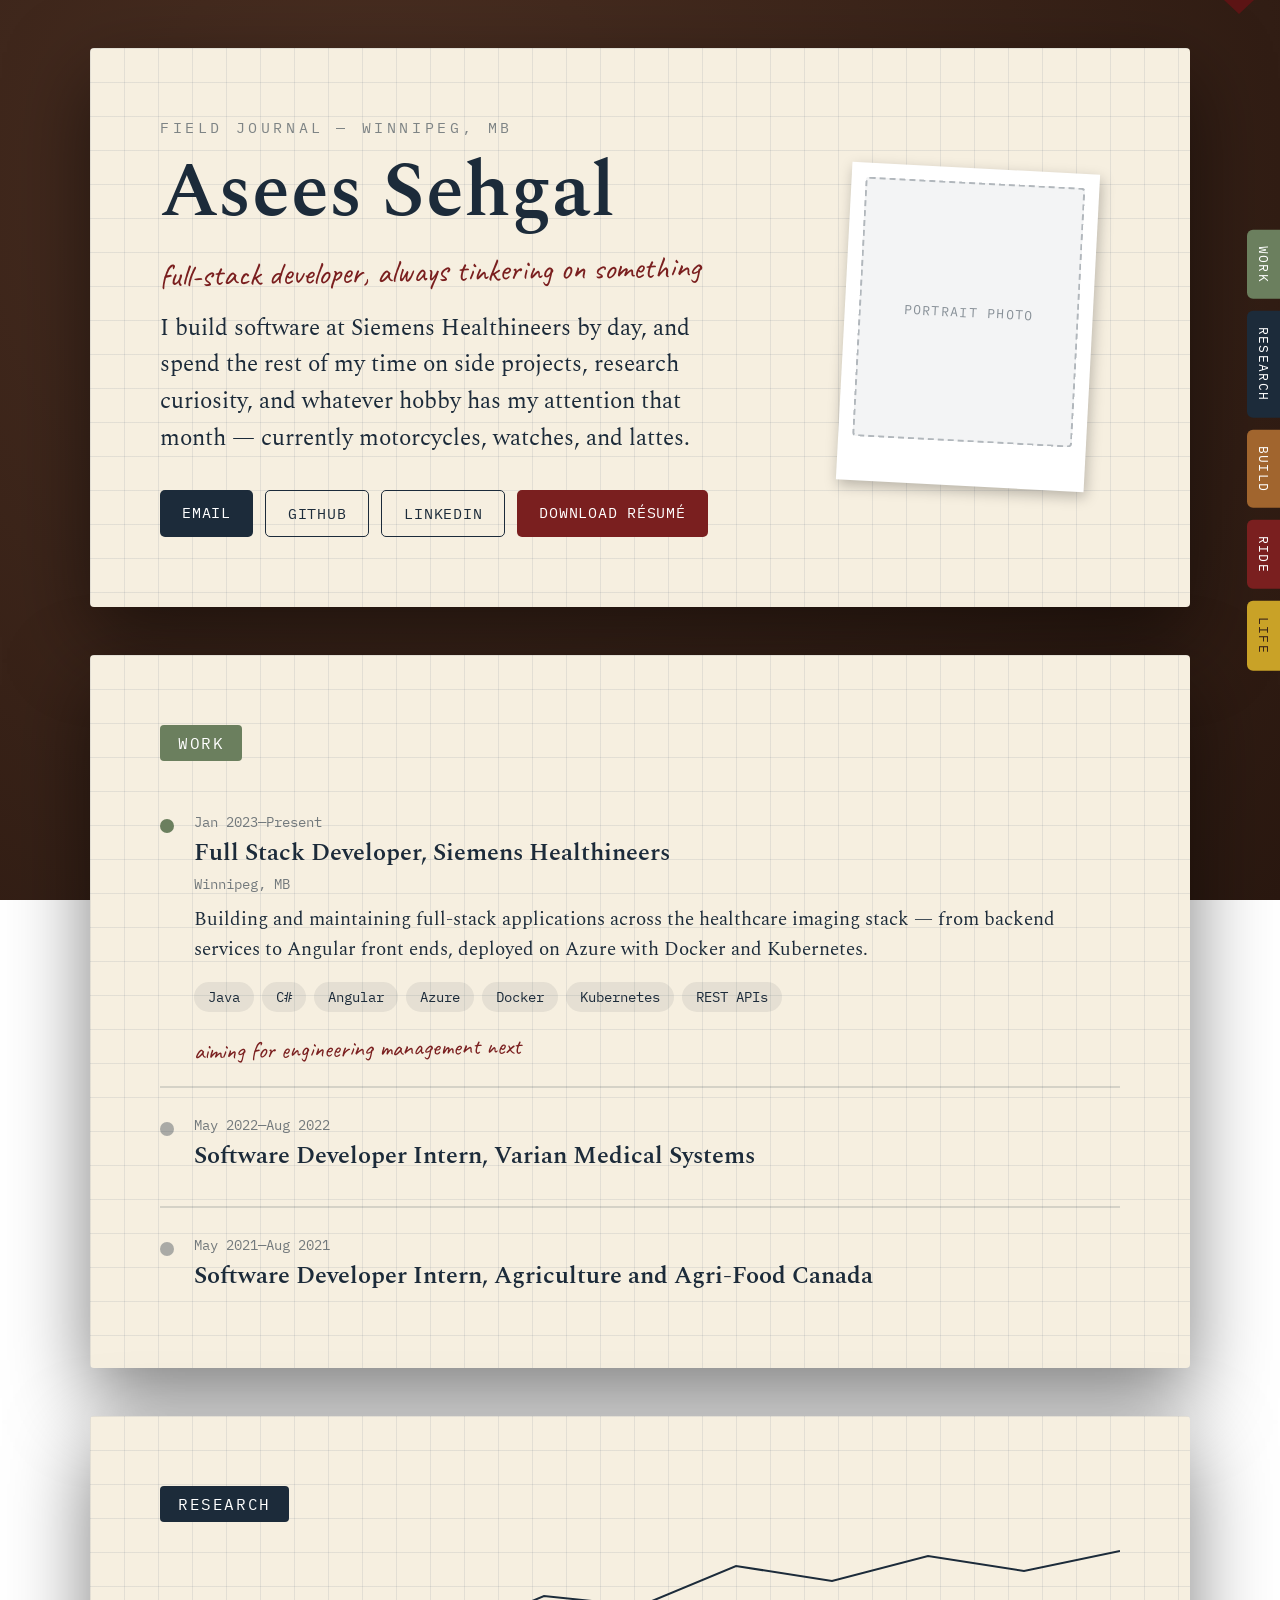
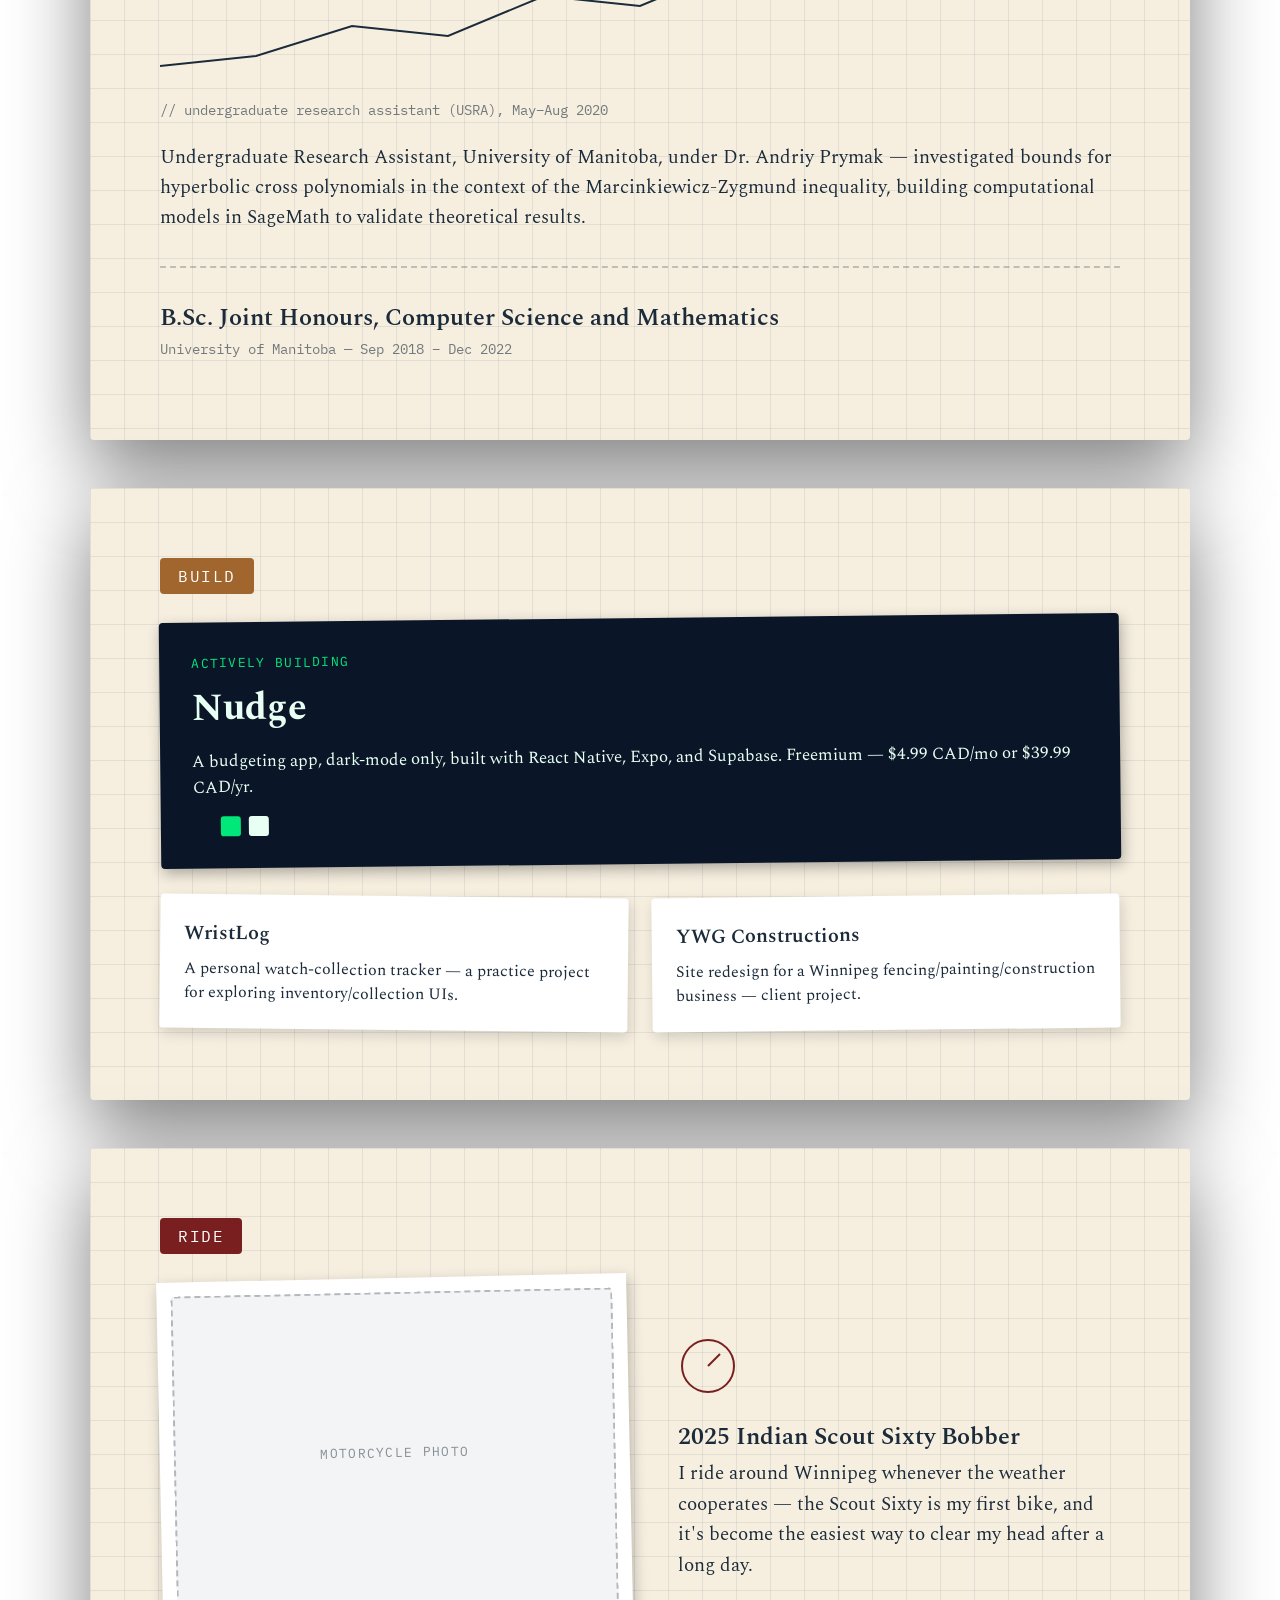
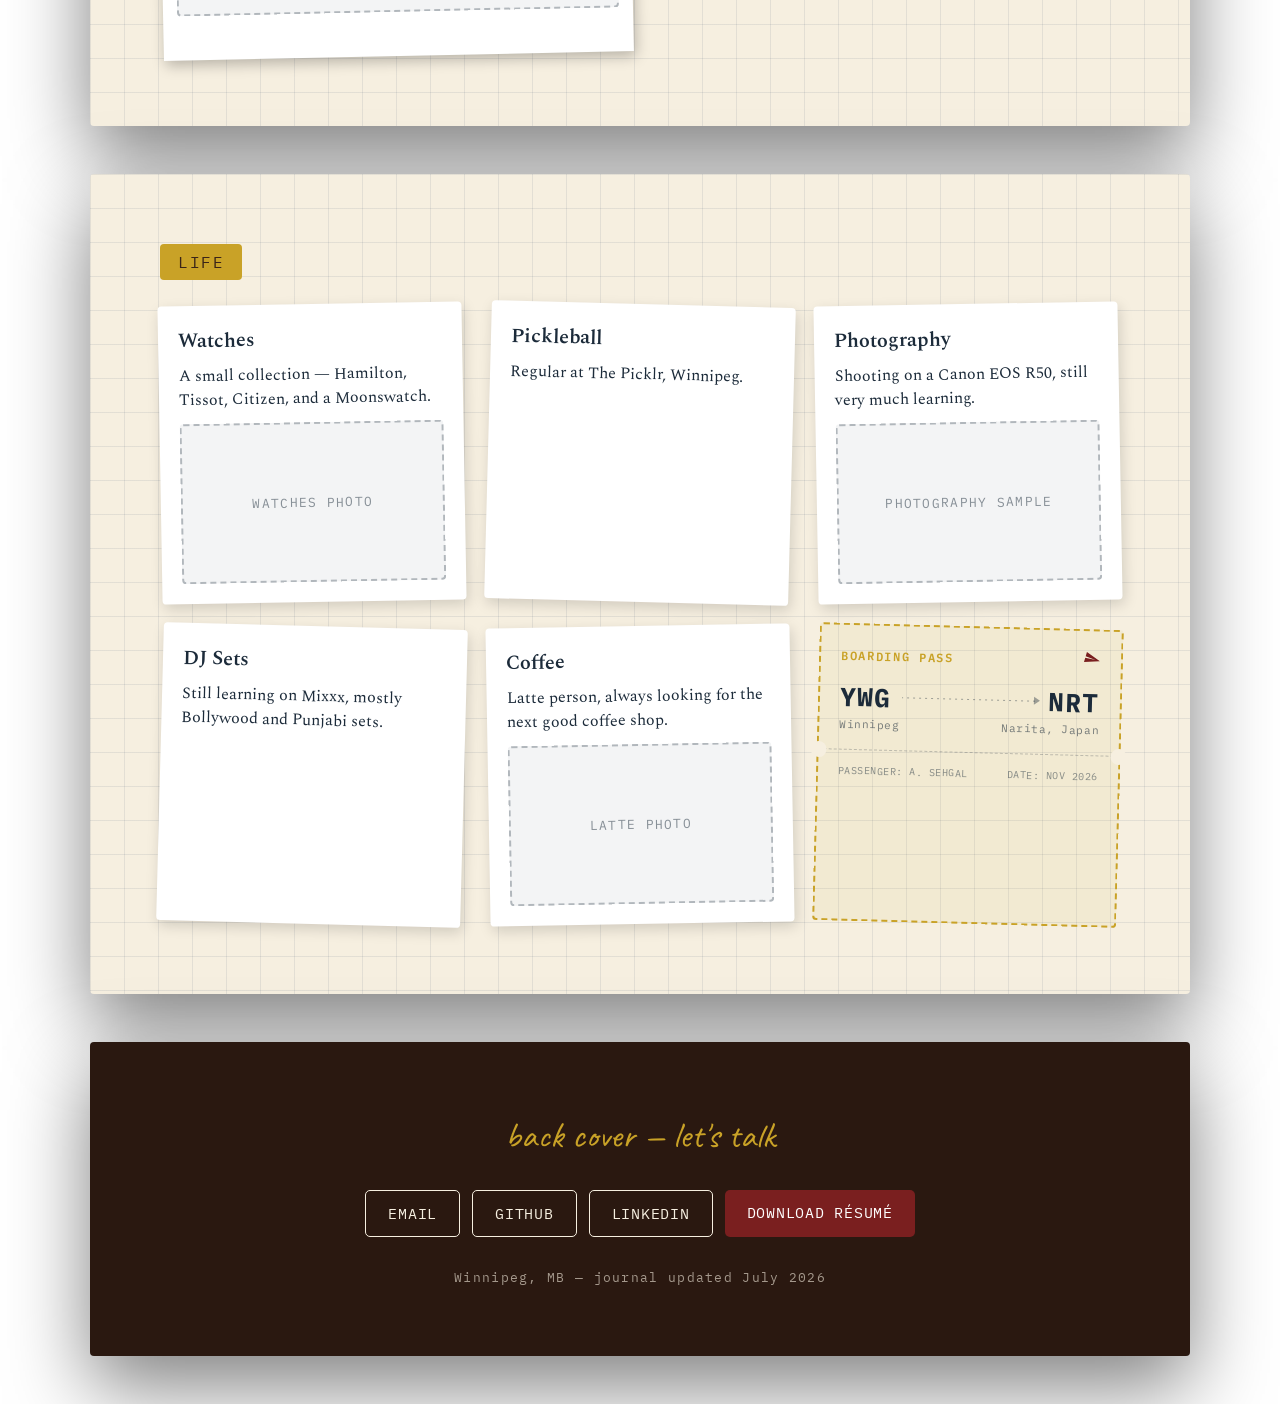
==== index.html @ f0958e8a "Sync work history, research, and education with latest resume PDF" ====
<!DOCTYPE html>
<html lang="en">
<head>
  <meta charset="UTF-8">
  <meta name="viewport" content="width=device-width, initial-scale=1.0">
  <title>Asees Sehgal (Aseespal Singh Sehgal) — Full-Stack Developer, Winnipeg</title>
  <meta name="description" content="Asees Sehgal (Aseespal Singh Sehgal) is a full-stack developer at Siemens Healthineers in Winnipeg, MB. Previously at Varian Medical Systems. B.Sc. Computer Science and Mathematics, University of Manitoba.">
  <meta name="keywords" content="Asees Sehgal, Aseespal Sehgal, Aseespal Singh, Aseespal Singh Sehgal, Siemens Healthineers, Varian Medical Systems, Winnipeg, University of Manitoba, full-stack developer">
  <meta name="author" content="Asees Sehgal">
  <link rel="canonical" href="https://www.aseessehgal.com/">

  <meta property="og:type" content="profile">
  <meta property="og:title" content="Asees Sehgal (Aseespal Singh Sehgal) — Full-Stack Developer, Winnipeg">
  <meta property="og:description" content="Full-stack developer at Siemens Healthineers, Winnipeg MB. Previously Varian Medical Systems. B.Sc. Computer Science and Mathematics, University of Manitoba.">
  <meta property="og:url" content="https://www.aseessehgal.com/">
  <meta property="og:site_name" content="Asees Sehgal — Field Journal">
  <meta name="twitter:card" content="summary">
  <meta name="twitter:title" content="Asees Sehgal (Aseespal Singh Sehgal) — Full-Stack Developer, Winnipeg">
  <meta name="twitter:description" content="Full-stack developer at Siemens Healthineers, Winnipeg MB. Previously Varian Medical Systems. B.Sc. Computer Science and Mathematics, University of Manitoba.">

  <link rel="icon" href="favicon.svg" type="image/svg+xml">
  <link rel="preconnect" href="https://fonts.googleapis.com">
  <link rel="preconnect" href="https://fonts.gstatic.com" crossorigin>
  <link href="https://fonts.googleapis.com/css2?family=Spectral:ital,wght@0,400;0,500;0,600;0,700;1,400;1,500&family=IBM+Plex+Mono:wght@400;500;600;700&family=Caveat:wght@500;600;700&display=swap" rel="stylesheet">
  <link rel="stylesheet" href="css/styles.css">

  <script type="application/ld+json">
  {
    "@context": "https://schema.org",
    "@type": "Person",
    "name": "Asees Sehgal",
    "alternateName": ["Aseespal Sehgal", "Aseespal Singh", "Aseespal Singh Sehgal"],
    "url": "https://www.aseessehgal.com/",
    "jobTitle": "Full Stack Developer",
    "worksFor": {
      "@type": "Organization",
      "name": "Siemens Healthineers"
    },
    "alumniOf": [
      {
        "@type": "CollegeOrUniversity",
        "name": "University of Manitoba"
      }
    ],
    "address": {
      "@type": "PostalAddress",
      "addressLocality": "Winnipeg",
      "addressRegion": "MB",
      "addressCountry": "CA"
    },
    "sameAs": [
      "https://github.com/lapse0310",
      "https://linkedin.com/in/aseespalsinghsehgal"
    ]
  }
  </script>
</head>
<body>
  <div class="ribbon-bookmark" id="ribbon"></div>
  <nav class="side-tabs">
    <a href="#work" class="tab tab--work">WORK</a>
    <a href="#research" class="tab tab--research">RESEARCH</a>
    <a href="#build" class="tab tab--build">BUILD</a>
    <a href="#ride" class="tab tab--ride">RIDE</a>
    <a href="#life" class="tab tab--life">LIFE</a>
  </nav>

  <section id="cover" class="page">
    <div class="cover-grid">
      <div class="cover-text">
        <p class="eyebrow-mono">FIELD JOURNAL — WINNIPEG, MB</p>
        <h1 class="cover-name">Asees Sehgal</h1>
        <p class="cover-tagline">full-stack developer, always tinkering on something</p>
        <p class="cover-body">I build software at Siemens Healthineers by day, and spend the rest of my time on side projects, research curiosity, and whatever hobby has my attention that month — currently motorcycles, watches, and lattes.</p>
        <div class="btn-row">
          <a href="mailto:apsingh0310@gmail.com" class="btn btn--solid-navy">EMAIL</a>
          <a href="https://github.com/lapse0310" target="_blank" rel="noopener" class="btn btn--outline-navy">GITHUB</a>
          <a href="https://linkedin.com/in/aseespalsinghsehgal" target="_blank" rel="noopener" class="btn btn--outline-navy">LINKEDIN</a>
          <a href="resume.html" target="_blank" class="btn btn--solid-rust">DOWNLOAD RÉSUMÉ</a>
        </div>
      </div>
      <div class="cover-photo">
        <div class="polaroid">
          <div class="image-slot" style="width:220px;height:260px;">PORTRAIT PHOTO</div>
        </div>
      </div>
    </div>
  </section>
  <section id="work" class="page">
    <span class="eyebrow-chip eyebrow-chip--work">WORK</span>

    <div class="timeline-entry">
      <span class="timeline-marker timeline-marker--current"></span>
      <div class="timeline-content">
        <p class="timeline-date">Jan 2023—Present</p>
        <h3 class="timeline-role">Full Stack Developer, Siemens Healthineers</h3>
        <p class="timeline-location">Winnipeg, MB</p>
        <p class="timeline-body">Building and maintaining full-stack applications across the healthcare imaging stack — from backend services to Angular front ends, deployed on Azure with Docker and Kubernetes.</p>
        <div class="chip-row">
          <span class="stack-chip">Java</span>
          <span class="stack-chip">C#</span>
          <span class="stack-chip">Angular</span>
          <span class="stack-chip">Azure</span>
          <span class="stack-chip">Docker</span>
          <span class="stack-chip">Kubernetes</span>
          <span class="stack-chip">REST APIs</span>
        </div>
        <p class="margin-note">aiming for engineering management next</p>
      </div>
    </div>

    <div class="timeline-entry">
      <span class="timeline-marker"></span>
      <div class="timeline-content">
        <p class="timeline-date">May 2022—Aug 2022</p>
        <h3 class="timeline-role">Software Developer Intern, Varian Medical Systems</h3>
      </div>
    </div>

    <div class="timeline-entry">
      <span class="timeline-marker"></span>
      <div class="timeline-content">
        <p class="timeline-date">May 2021—Aug 2021</p>
        <h3 class="timeline-role">Software Developer Intern, Agriculture and Agri-Food Canada</h3>
      </div>
    </div>
  </section>
  <section id="research" class="page">
    <span class="eyebrow-chip eyebrow-chip--research">RESEARCH</span>

    <svg viewBox="0 0 1000 140" class="research-curve" preserveAspectRatio="none">
      <polyline points="0,120 100,110 200,80 300,90 400,50 500,60 600,20 700,35 800,10 900,25 1000,5"
        fill="none" stroke="var(--ink-navy)" stroke-width="2"/>
    </svg>
    <p class="research-caption">// undergraduate research assistant (USRA), May–Aug 2020</p>

    <p class="research-body">Undergraduate Research Assistant, University of Manitoba, under Dr. Andriy Prymak — investigated bounds for hyperbolic cross polynomials in the context of the Marcinkiewicz-Zygmund inequality, building computational models in SageMath to validate theoretical results.</p>

    <hr class="divider--dashed">

    <div class="education-block">
      <h3 class="timeline-role">B.Sc. Joint Honours, Computer Science and Mathematics</h3>
      <p class="timeline-location">University of Manitoba — Sep 2018 – Dec 2022</p>
    </div>
  </section>
  <section id="build" class="page">
    <span class="eyebrow-chip eyebrow-chip--build">BUILD</span>

    <div class="nudge-card">
      <p class="nudge-eyebrow">ACTIVELY BUILDING</p>
      <h3 class="nudge-title">Nudge</h3>
      <p class="nudge-desc">A budgeting app, dark-mode only, built with React Native, Expo, and Supabase. Freemium — $4.99 CAD/mo or $39.99 CAD/yr.</p>
      <div class="swatch-legend">
        <span class="swatch" style="background:var(--nudge-navy)"></span>
        <span class="swatch" style="background:var(--nudge-green)"></span>
        <span class="swatch" style="background:var(--nudge-text)"></span>
      </div>
    </div>

    <div class="project-row">
      <div class="project-card" style="transform: rotate(0.6deg);">
        <h4 class="project-title">WristLog</h4>
        <p class="project-desc">A personal watch-collection tracker — a practice project for exploring inventory/collection UIs.</p>
      </div>
      <div class="project-card" style="transform: rotate(-0.6deg);">
        <h4 class="project-title">YWG Constructions</h4>
        <p class="project-desc">Site redesign for a Winnipeg fencing/painting/construction business — client project.</p>
      </div>
    </div>
  </section>
  <section id="ride" class="page">
    <span class="eyebrow-chip eyebrow-chip--ride">RIDE</span>
    <div class="ride-grid">
      <div class="polaroid" style="transform: rotate(-1.2deg);">
        <div class="image-slot" style="width:100%;height:320px;">MOTORCYCLE PHOTO</div>
      </div>
      <div class="ride-text">
        <svg width="60" height="60" viewBox="0 0 60 60" class="speedo-icon">
          <circle cx="30" cy="30" r="26" fill="none" stroke="var(--rust)" stroke-width="2"/>
          <line x1="30" y1="30" x2="42" y2="18" stroke="var(--rust)" stroke-width="2"/>
        </svg>
        <h3 class="timeline-role">2025 Indian Scout Sixty Bobber</h3>
        <p class="timeline-body">I ride around Winnipeg whenever the weather cooperates — the Scout Sixty is my first bike, and it's become the easiest way to clear my head after a long day.</p>
      </div>
    </div>
  </section>

  <section id="life" class="page">
    <span class="eyebrow-chip eyebrow-chip--life">LIFE</span>
    <div class="life-grid">
      <div class="index-card">
        <h4 class="project-title">Watches</h4>
        <p class="project-desc">A small collection — Hamilton, Tissot, Citizen, and a Moonswatch.</p>
        <div class="image-slot" style="width:100%;height:160px;margin-top:12px;">WATCHES PHOTO</div>
      </div>
      <div class="index-card">
        <h4 class="project-title">Pickleball</h4>
        <p class="project-desc">Regular at The Picklr, Winnipeg.</p>
      </div>
      <div class="index-card">
        <h4 class="project-title">Photography</h4>
        <p class="project-desc">Shooting on a Canon EOS R50, still very much learning.</p>
        <div class="image-slot" style="width:100%;height:160px;margin-top:12px;">PHOTOGRAPHY SAMPLE</div>
      </div>
      <div class="index-card">
        <h4 class="project-title">DJ Sets</h4>
        <p class="project-desc">Still learning on Mixxx, mostly Bollywood and Punjabi sets.</p>
      </div>
      <div class="index-card">
        <h4 class="project-title">Coffee</h4>
        <p class="project-desc">Latte person, always looking for the next good coffee shop.</p>
        <div class="image-slot" style="width:100%;height:160px;margin-top:12px;">LATTE PHOTO</div>
      </div>
      <div class="index-card ticket-stub">
        <div class="ticket-row">
          <span class="ticket-label">BOARDING PASS</span>
          <svg class="ticket-plane" viewBox="0 0 24 24" width="18" height="18">
            <path d="M2 16l20-7-20-7 0 6 14 1-14 1z" fill="var(--rust)"/>
          </svg>
        </div>
        <div class="ticket-route">
          <span class="ticket-code">YWG</span>
          <span class="ticket-dots"></span>
          <span class="ticket-code">NRT</span>
        </div>
        <div class="ticket-cities">
          <span>Winnipeg</span>
          <span>Narita, Japan</span>
        </div>
        <div class="ticket-perf"></div>
        <div class="ticket-row ticket-row--meta">
          <span>PASSENGER: A. SEHGAL</span>
          <span>DATE: NOV 2026</span>
        </div>
      </div>
    </div>
  </section>
  <section id="contact" class="page page--dark">
    <p class="back-cover-title">back cover — let's talk</p>
    <div class="btn-row btn-row--center">
      <a href="mailto:apsingh0310@gmail.com" class="btn btn--outline-light">EMAIL</a>
      <a href="https://github.com/lapse0310" target="_blank" rel="noopener" class="btn btn--outline-light">GITHUB</a>
      <a href="https://linkedin.com/in/aseespalsinghsehgal" target="_blank" rel="noopener" class="btn btn--outline-light">LINKEDIN</a>
      <a href="resume.html" target="_blank" class="btn btn--solid-rust">DOWNLOAD RÉSUMÉ</a>
    </div>
    <p class="colophon">Winnipeg, MB — journal updated July 2026</p>
  </section>

  <script src="js/main.js"></script>
</body>
</html>
---- css/styles.css ----
* { box-sizing: border-box; margin: 0; padding: 0; }

:root {
  --leather-dark: #2a1810;
  --leather-light: #4a2f22;
  --page-cream: #f6efe0;
  --grid-line: rgba(28,60,90,.09);
  --ink-navy: #1c2b3a;
  --rust: #7a1f1f;
  --moss: #6b7f5e;
  --warm-rust: #a1652e;
  --mustard: #c9a227;
  --nudge-navy: #0A1628;
  --nudge-green: #00E87A;
  --nudge-text: #E8FFF3;
  --font-serif: 'Spectral', serif;
  --font-mono: 'IBM Plex Mono', monospace;
  --font-hand: 'Caveat', cursive;
}

html {
  scroll-behavior: smooth;
  scrollbar-width: none;
  -ms-overflow-style: none;
}
html::-webkit-scrollbar {
  display: none;
}

body {
  background: radial-gradient(circle at 30% 20%, var(--leather-light), var(--leather-dark));
  background-attachment: fixed;
  font-family: var(--font-serif);
  color: var(--ink-navy);
}

.page {
  max-width: 1100px;
  margin: 48px auto;
  background: var(--page-cream);
  background-image:
    linear-gradient(var(--grid-line) 1px, transparent 1px),
    linear-gradient(90deg, var(--grid-line) 1px, transparent 1px);
  background-size: 34px 34px;
  padding: 70px;
  border-radius: 4px;
  box-shadow: 0 30px 80px rgba(0,0,0,.5);
}

.page--dark {
  background: var(--leather-dark);
  background-image: none;
  color: var(--page-cream);
  text-align: center;
}

.eyebrow-chip {
  display: inline-block;
  font-family: var(--font-mono);
  font-size: 16px;
  letter-spacing: .1em;
  color: #fff;
  padding: 8px 18px;
  border-radius: 4px;
  margin-bottom: 24px;
}
.eyebrow-chip--work { background: var(--moss); }
.eyebrow-chip--research { background: var(--ink-navy); }
.eyebrow-chip--build { background: var(--warm-rust); }
.eyebrow-chip--ride { background: var(--rust); }
.eyebrow-chip--life { background: var(--mustard); color: #3a2418; }

.image-slot {
  display: flex;
  align-items: center;
  justify-content: center;
  background: rgba(28,43,58,.05);
  border: 2px dashed rgba(28,43,58,.3);
  border-radius: 4px;
  font-family: var(--font-mono);
  font-size: 13px;
  letter-spacing: .1em;
  color: rgba(28,43,58,.5);
  text-align: center;
}

.ribbon-bookmark {
  position: fixed;
  top: 0;
  right: 26px;
  width: 30px;
  height: 0;
  background: linear-gradient(var(--rust), #5c1414);
  z-index: 50;
}
.ribbon-bookmark::after {
  content: '';
  position: absolute;
  bottom: -14px;
  left: 0;
  border-style: solid;
  border-width: 0 15px 14px 15px;
  border-color: transparent transparent #5c1414 transparent;
  transform: rotate(180deg);
}

.side-tabs {
  position: fixed;
  right: 0;
  top: 50%;
  transform: translateY(-50%);
  display: flex;
  flex-direction: column;
  gap: 12px;
  z-index: 40;
}
.tab {
  writing-mode: vertical-rl;
  font-family: var(--font-mono);
  font-size: 13px;
  letter-spacing: .1em;
  color: #fff;
  text-decoration: none;
  padding: 16px 8px;
  border-radius: 6px 0 0 6px;
  opacity: 1;
  transition: opacity .15s;
}
.tab:hover { opacity: .85; }
.tab--work { background: var(--moss); }
.tab--research { background: var(--ink-navy); }
.tab--build { background: var(--warm-rust); }
.tab--ride { background: var(--rust); }
.tab--life { background: var(--mustard); color: #3a2418; }

@media (max-width: 900px) {
  .side-tabs, .ribbon-bookmark { display: none; }
  .page { padding: 32px 24px; margin: 24px 16px; }
}

.cover-grid {
  display: flex;
  gap: 48px;
  align-items: center;
}
.cover-text { flex: 2; }
.cover-photo { flex: 1; display: flex; justify-content: center; }

.eyebrow-mono {
  font-family: var(--font-mono);
  font-size: 15px;
  letter-spacing: .24em;
  color: rgba(28,43,58,.55);
  margin-bottom: 16px;
}
.cover-name {
  font-family: var(--font-serif);
  font-weight: 600;
  font-size: clamp(48px, 6vw, 84px);
  color: var(--ink-navy);
  line-height: 1.05;
  margin-bottom: 16px;
}
.cover-tagline {
  font-family: var(--font-hand);
  font-size: 32px;
  color: var(--rust);
  transform: rotate(-1deg);
  margin-bottom: 20px;
}
.cover-body {
  font-family: var(--font-serif);
  font-size: 23px;
  line-height: 1.6;
  color: var(--ink-navy);
  max-width: 560px;
  margin-bottom: 32px;
}

.btn-row { display: flex; flex-wrap: wrap; gap: 12px; }
.btn-row--center { justify-content: center; }

.btn {
  font-family: var(--font-mono);
  font-size: 15px;
  letter-spacing: .05em;
  padding: 13px 22px;
  border-radius: 5px;
  text-decoration: none;
  display: inline-block;
}
.btn--solid-navy { background: var(--ink-navy); color: #fff; }
.btn--outline-navy { background: transparent; color: var(--ink-navy); border: 1.5px solid var(--ink-navy); }
.btn--solid-rust { background: var(--rust); color: #fff; }
.btn--outline-light { background: transparent; color: var(--page-cream); border: 1.5px solid var(--page-cream); }

.polaroid {
  background: #fff;
  padding: 14px 14px 44px 14px;
  box-shadow: 2px 5px 14px rgba(0,0,0,.25);
  transform: rotate(3deg);
}

.back-cover-title {
  font-family: var(--font-hand);
  font-size: 36px;
  color: var(--mustard);
  margin-bottom: 32px;
}
.colophon {
  font-family: var(--font-mono);
  font-size: 13px;
  letter-spacing: .1em;
  color: rgba(246,239,224,.6);
  margin-top: 32px;
}

@media (max-width: 900px) {
  .cover-grid { flex-direction: column; }
}

.timeline-entry {
  display: flex;
  gap: 20px;
  padding-top: 28px;
  margin-top: 28px;
  border-top: 2px solid rgba(28,43,58,.15);
}
.timeline-entry:first-of-type { border-top: none; margin-top: 0; }

.timeline-marker {
  flex-shrink: 0;
  width: 14px;
  height: 14px;
  border-radius: 50%;
  background: rgba(28,43,58,.35);
  margin-top: 6px;
}
.timeline-marker--current { background: var(--moss); }

.timeline-date {
  font-family: var(--font-mono);
  font-size: 14px;
  color: rgba(28,43,58,.6);
  margin-bottom: 4px;
}
.timeline-role {
  font-family: var(--font-serif);
  font-size: 24px;
  font-weight: 600;
  margin-bottom: 4px;
}
.timeline-location {
  font-family: var(--font-mono);
  font-size: 14px;
  color: rgba(28,43,58,.6);
  margin-bottom: 12px;
}
.timeline-body {
  font-size: 19px;
  line-height: 1.6;
  margin-bottom: 16px;
}

.chip-row { display: flex; flex-wrap: wrap; gap: 8px; margin-bottom: 16px; }
.stack-chip {
  font-family: var(--font-mono);
  font-size: 14px;
  background: rgba(28,43,58,.08);
  padding: 6px 14px;
  border-radius: 20px;
}

.margin-note {
  font-family: var(--font-hand);
  font-size: 24px;
  color: var(--rust);
  transform: rotate(-1deg);
}

.research-curve {
  width: 100%;
  height: 140px;
  margin-bottom: 8px;
}
.research-caption {
  font-family: var(--font-mono);
  font-size: 14px;
  color: rgba(28,43,58,.6);
  margin-bottom: 24px;
}
.research-body {
  font-size: 19px;
  line-height: 1.6;
  margin-bottom: 32px;
}
.divider--dashed {
  border: none;
  border-top: 2px dashed rgba(28,43,58,.25);
  margin: 32px 0;
}

.nudge-card {
  background: var(--nudge-navy);
  color: var(--nudge-text);
  padding: 32px;
  border-radius: 4px;
  transform: rotate(-0.6deg);
  box-shadow: 2px 5px 14px rgba(0,0,0,.3);
  margin-bottom: 32px;
}
.nudge-eyebrow {
  font-family: var(--font-mono);
  font-size: 13px;
  letter-spacing: .1em;
  color: var(--nudge-green);
  margin-bottom: 8px;
}
.nudge-title { font-size: 38px; font-weight: 700; margin-bottom: 12px; }
.nudge-desc { font-size: 17px; line-height: 1.5; margin-bottom: 16px; }
.swatch-legend { display: flex; gap: 8px; }
.swatch { width: 20px; height: 20px; border-radius: 3px; display: inline-block; }

.project-row { display: flex; gap: 24px; }
.project-card {
  flex: 1;
  background: #fff;
  padding: 24px;
  border-radius: 4px;
  box-shadow: 2px 5px 14px rgba(0,0,0,.15);
}
.project-title { font-size: 20px; font-weight: 600; margin-bottom: 8px; }
.project-desc { font-size: 16px; line-height: 1.5; }

@media (max-width: 900px) {
  .project-row { flex-direction: column; }
}

.ride-grid {
  display: flex;
  gap: 48px;
  align-items: center;
}
.ride-grid .polaroid { flex: 1; }
.ride-text { flex: 1; }
.speedo-icon { margin-bottom: 16px; }

.life-grid {
  display: grid;
  grid-template-columns: repeat(auto-fit, minmax(260px, 1fr));
  gap: 24px;
}
.index-card {
  background: #fff;
  padding: 20px;
  border-radius: 4px;
  box-shadow: 2px 5px 14px rgba(0,0,0,.15);
}
.index-card:nth-child(odd) { transform: rotate(-1deg); }
.index-card:nth-child(even) { transform: rotate(1.5deg); }
.ticket-stub {
  position: relative;
  border: 2px dashed var(--mustard);
  background: rgba(201,162,39,.07);
  box-shadow: none;
  overflow: visible;
}
.ticket-row {
  display: flex;
  justify-content: space-between;
  align-items: center;
}
.ticket-label {
  font-family: var(--font-mono);
  font-size: 12px;
  letter-spacing: .14em;
  color: var(--mustard);
  font-weight: 600;
}
.ticket-plane {
  transform: rotate(15deg);
  display: inline-block;
}
.ticket-route {
  display: flex;
  align-items: center;
  gap: 10px;
  margin-top: 14px;
}
.ticket-code {
  font-family: var(--font-mono);
  font-weight: 700;
  font-size: 26px;
  color: var(--ink-navy);
  letter-spacing: .05em;
}
.ticket-dots {
  flex: 1;
  height: 1px;
  background-image: linear-gradient(to right, rgba(28,43,58,.4) 40%, rgba(0,0,0,0) 0%);
  background-position: bottom;
  background-size: 6px 1px;
  background-repeat: repeat-x;
  position: relative;
}
.ticket-dots::after {
  content: '';
  position: absolute;
  right: -2px;
  top: 50%;
  transform: translateY(-50%);
  width: 0;
  height: 0;
  border-top: 4px solid transparent;
  border-bottom: 4px solid transparent;
  border-left: 6px solid rgba(28,43,58,.4);
}
.ticket-cities {
  display: flex;
  justify-content: space-between;
  font-family: var(--font-mono);
  font-size: 11px;
  letter-spacing: .05em;
  color: rgba(28,43,58,.6);
  margin-top: 4px;
}
.ticket-perf {
  border-top: 1.5px dashed rgba(28,43,58,.25);
  margin: 18px -20px 14px;
  position: relative;
}
.ticket-perf::before,
.ticket-perf::after {
  content: '';
  position: absolute;
  top: -8px;
  width: 16px;
  height: 16px;
  background: var(--page-cream);
  border-radius: 50%;
}
.ticket-perf::before { left: -8px; }
.ticket-perf::after { right: -8px; }
.ticket-row--meta {
  font-family: var(--font-mono);
  font-size: 10px;
  letter-spacing: .05em;
  color: rgba(28,43,58,.5);
}

@media (max-width: 900px) {
  .ride-grid { flex-direction: column; }
}
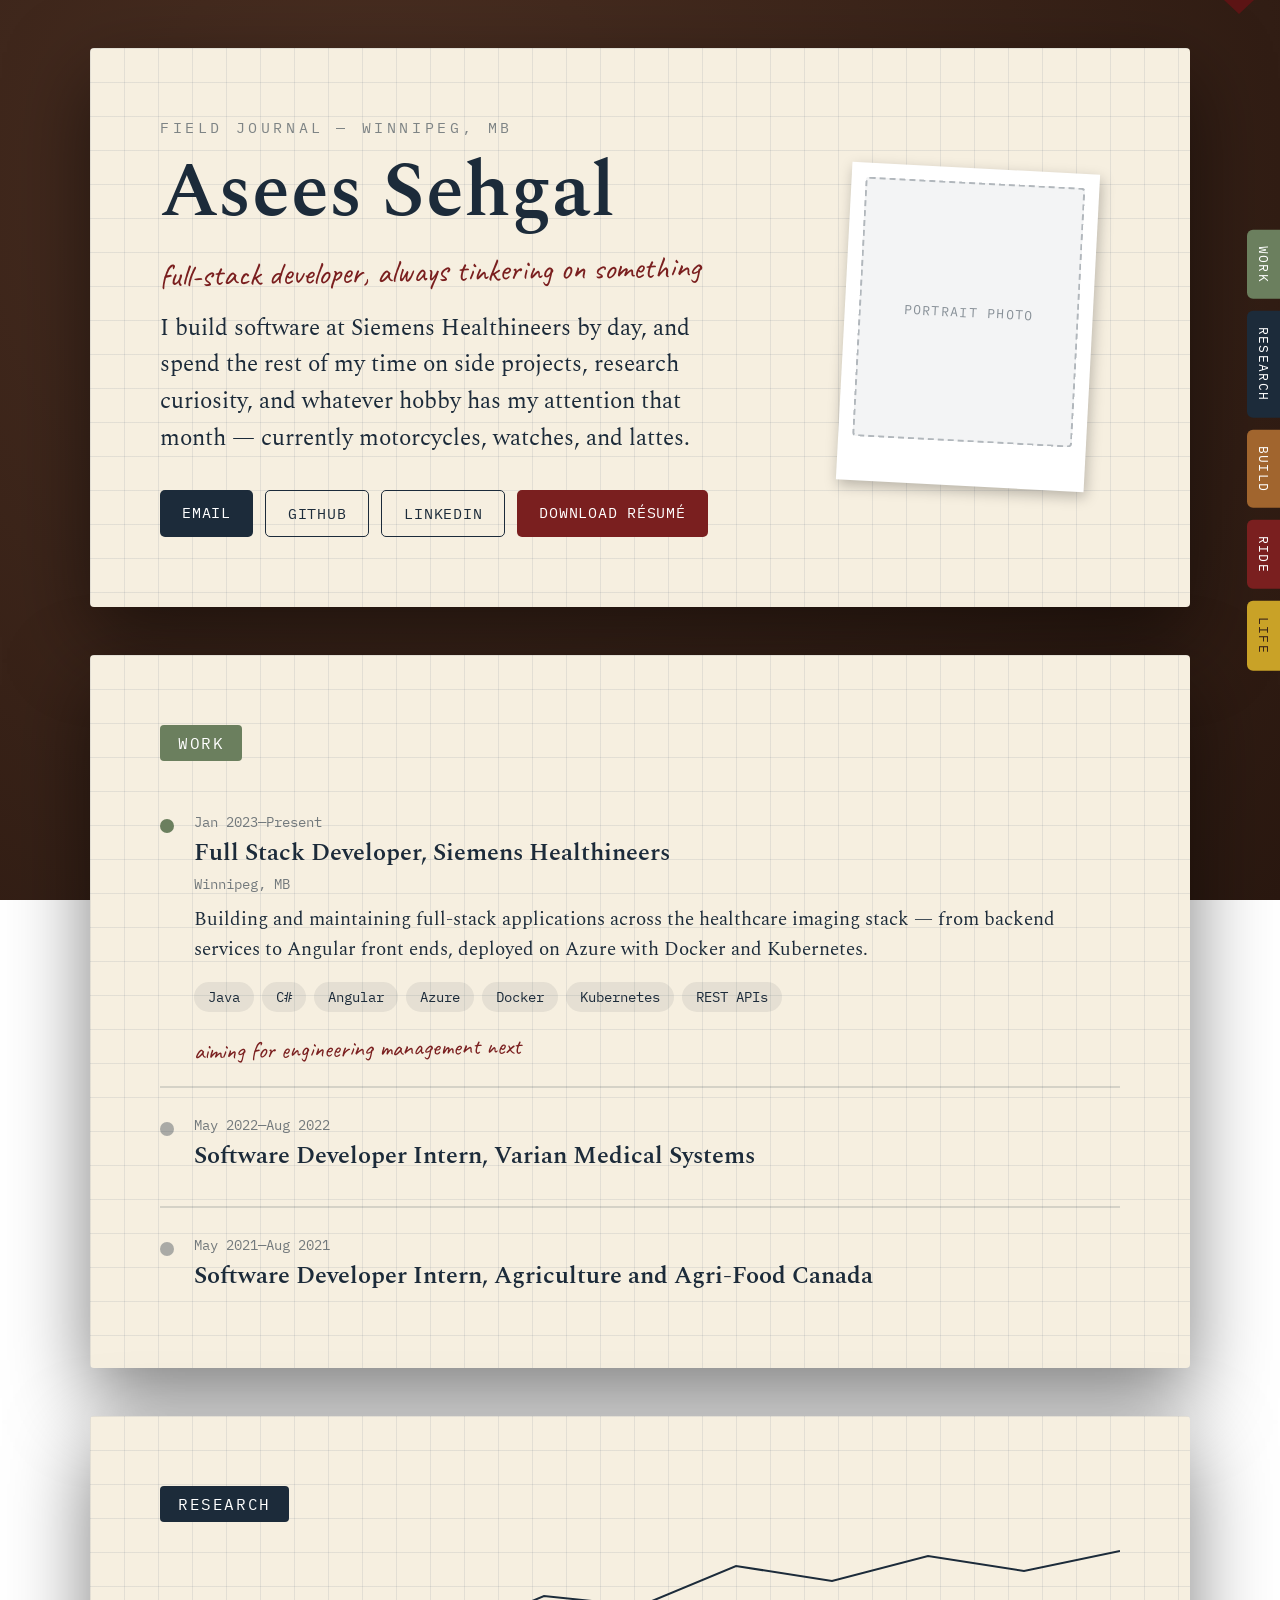
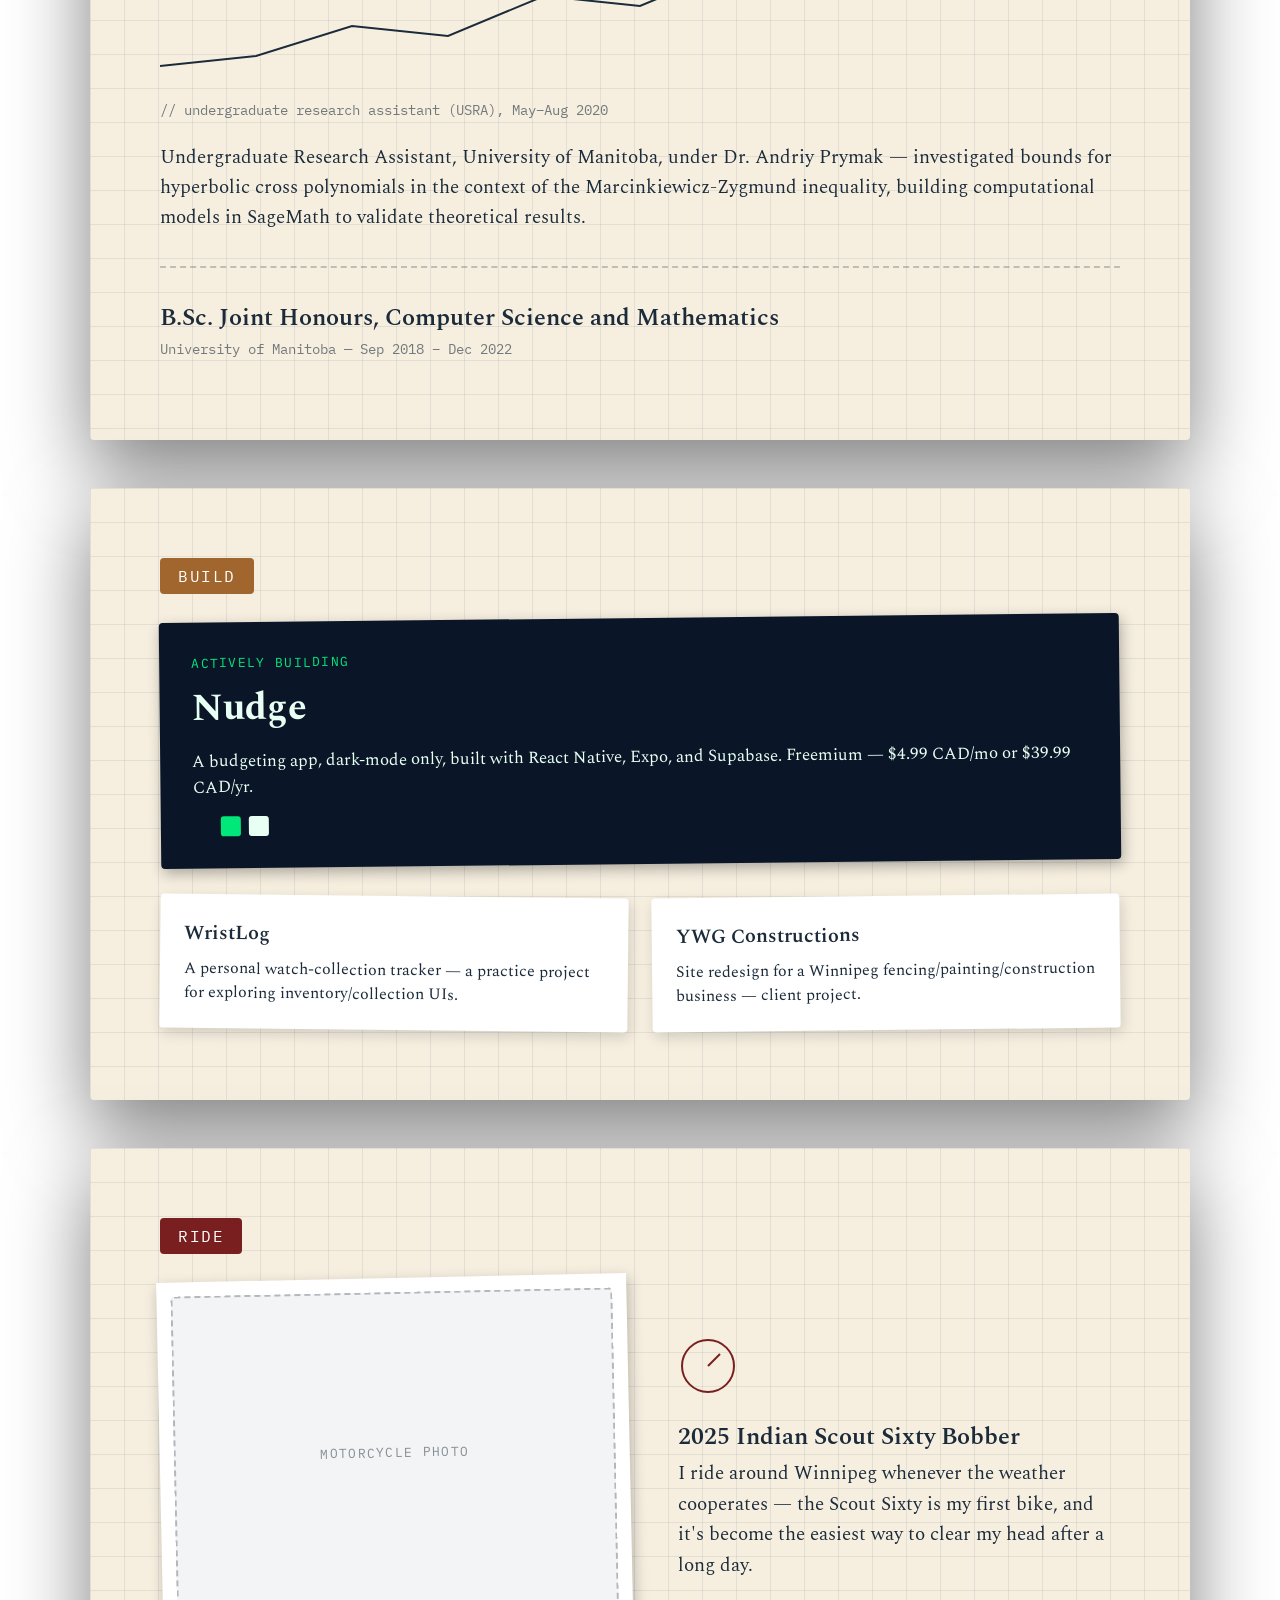
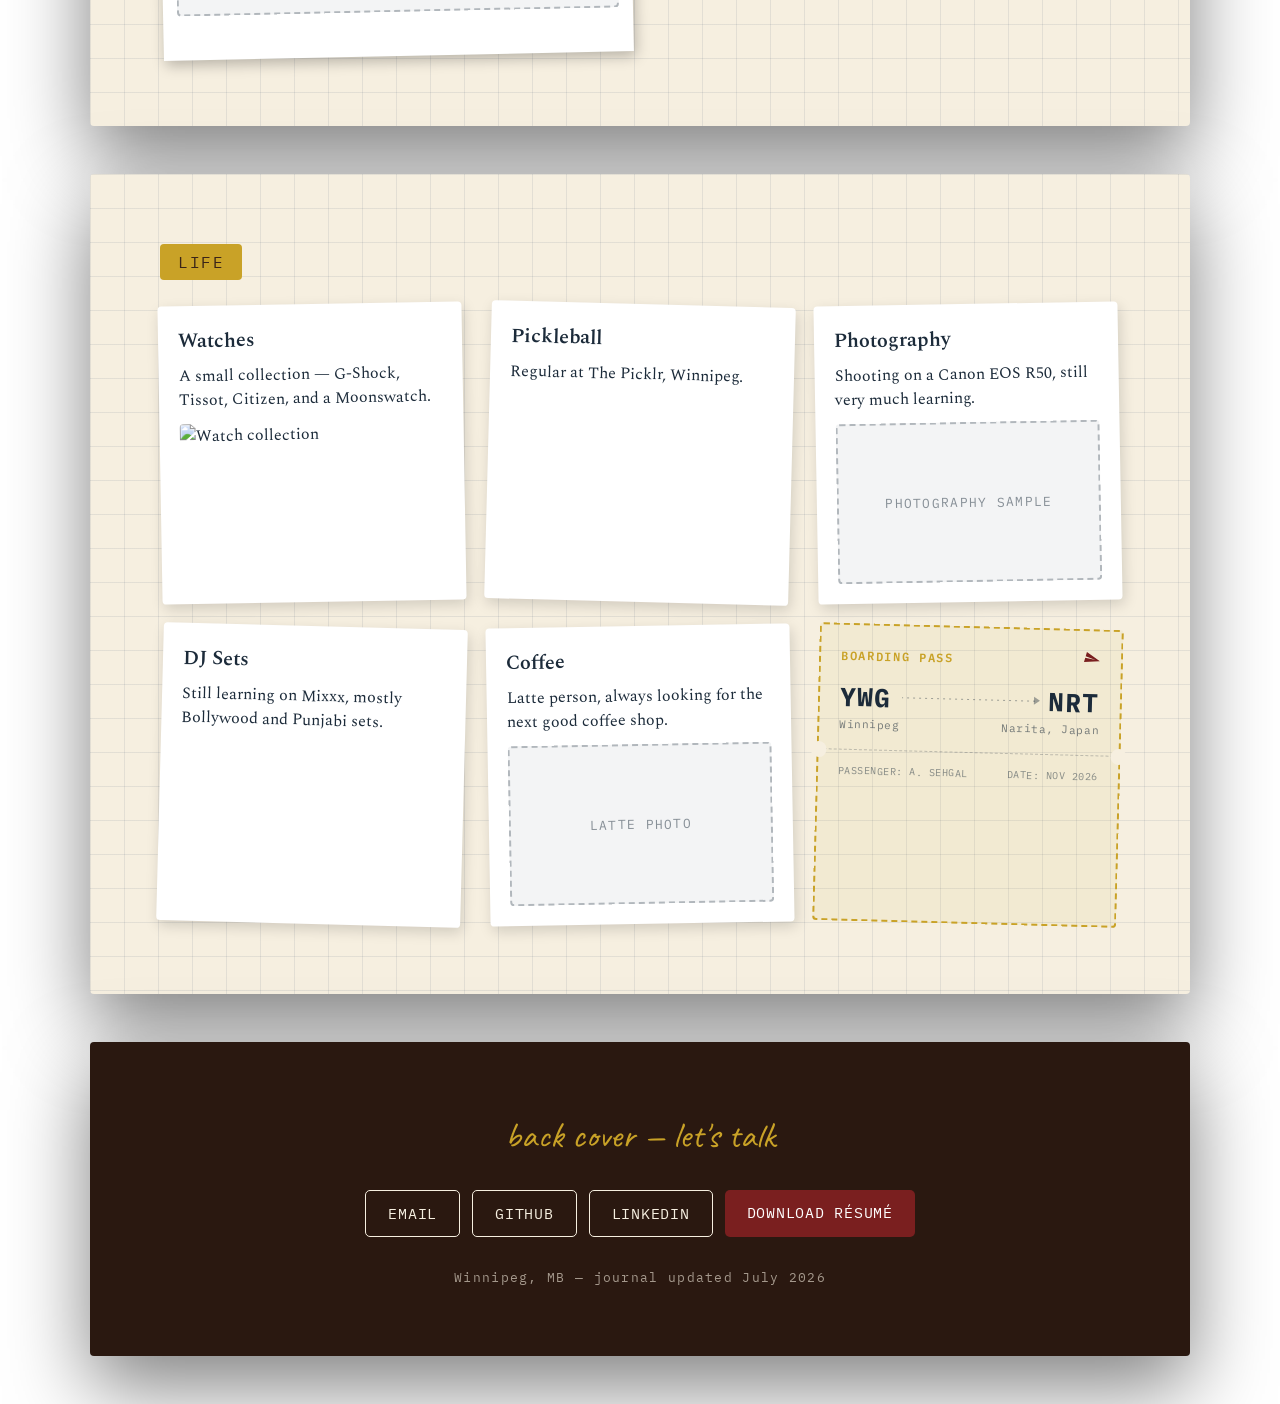
==== commit 4ed36966: "Add watch collection photo to Life section Co-Authored-By: Claude Sonnet 4.6 <noreply@anthropic.com>" ====
--- a/index.html
+++ b/index.html
@@ -190,8 +190,8 @@
     <div class="life-grid">
       <div class="index-card">
         <h4 class="project-title">Watches</h4>
-        <p class="project-desc">A small collection — Hamilton, Tissot, Citizen, and a Moonswatch.</p>
-        <div class="image-slot" style="width:100%;height:160px;margin-top:12px;">WATCHES PHOTO</div>
+        <p class="project-desc">A small collection — G-Shock, Tissot, Citizen, and a Moonswatch.</p>
+        <img src="assets/watches.jpg" alt="Watch collection" style="width:100%;height:160px;margin-top:12px;object-fit:cover;border-radius:4px;">
       </div>
       <div class="index-card">
         <h4 class="project-title">Pickleball</h4>
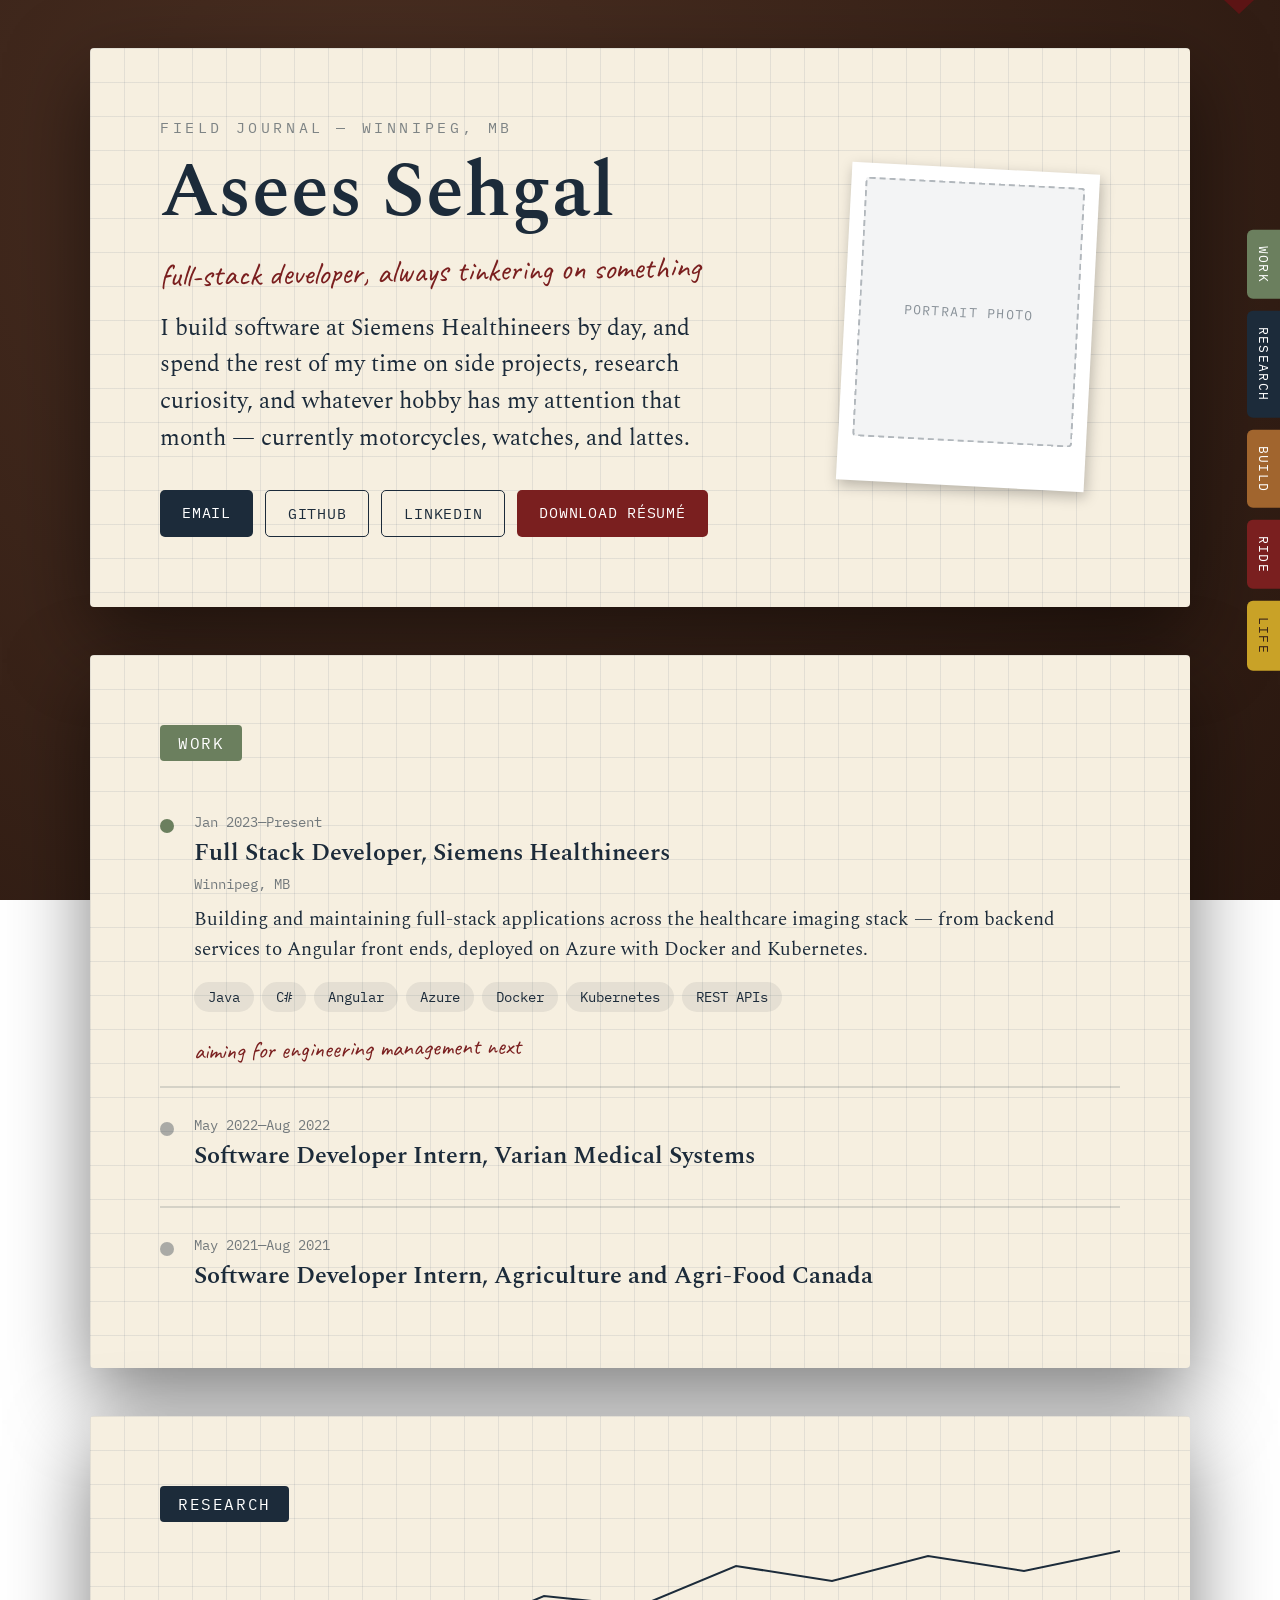
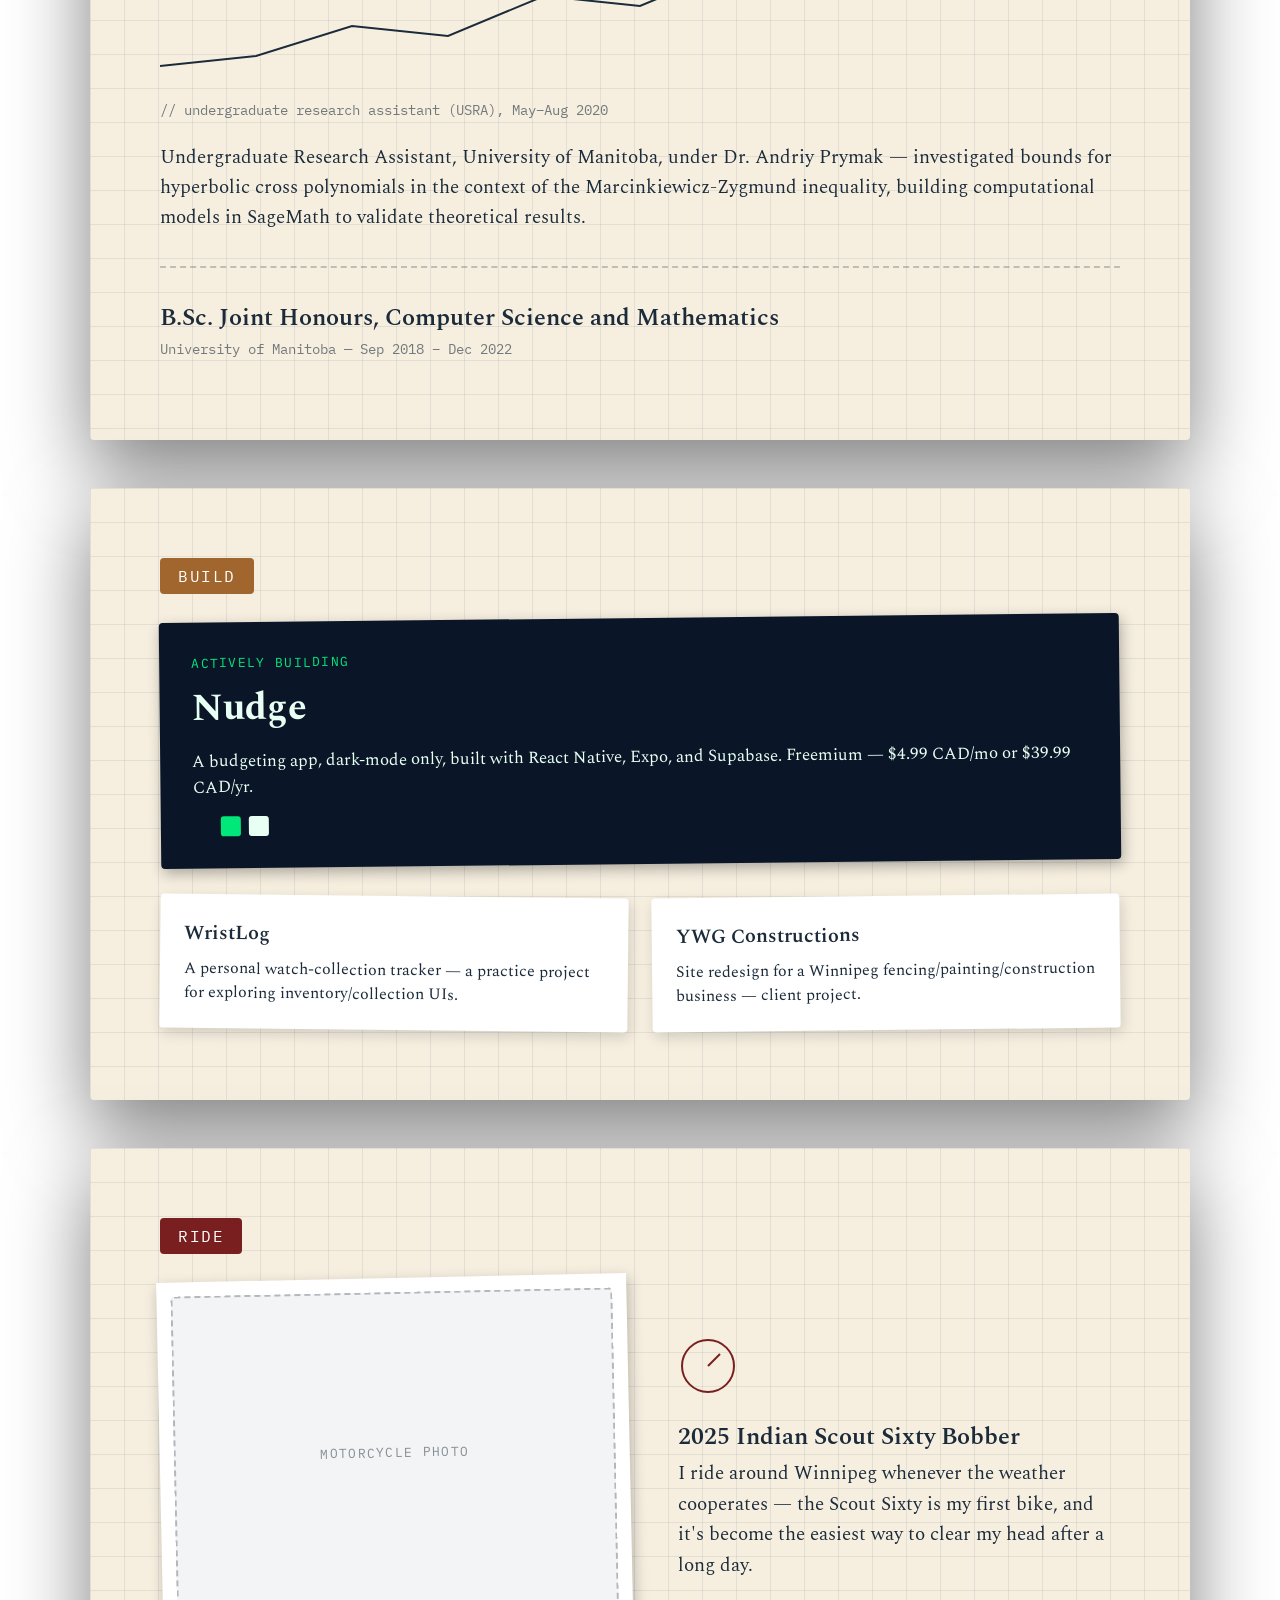
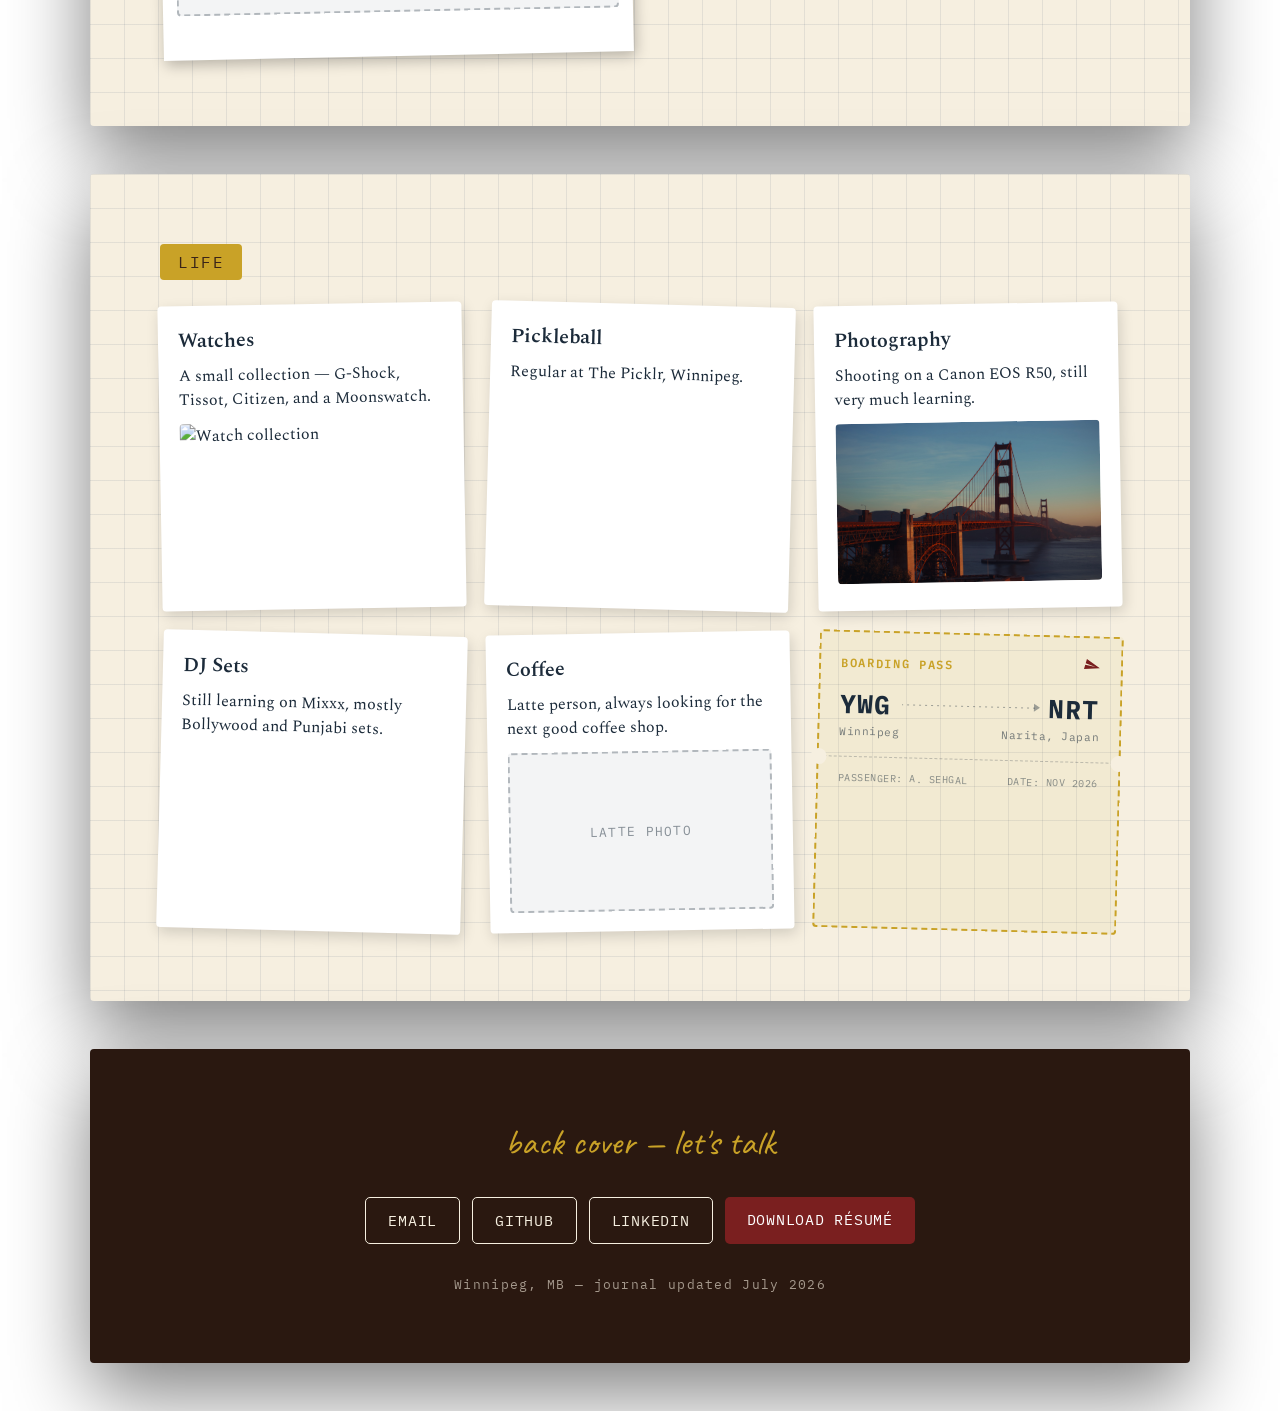
==== commit 0212b015: "Add Golden Gate photography sample to Life section Co-Authored-By: Claude Sonnet 4.6 <noreply@anthro" ====
--- a/index.html
+++ b/index.html
@@ -200,7 +200,7 @@
       <div class="index-card">
         <h4 class="project-title">Photography</h4>
         <p class="project-desc">Shooting on a Canon EOS R50, still very much learning.</p>
-        <div class="image-slot" style="width:100%;height:160px;margin-top:12px;">PHOTOGRAPHY SAMPLE</div>
+        <img src="assets/photography.jpg" alt="Golden Gate Bridge at golden hour" style="width:100%;height:160px;margin-top:12px;object-fit:cover;border-radius:4px;">
       </div>
       <div class="index-card">
         <h4 class="project-title">DJ Sets</h4>
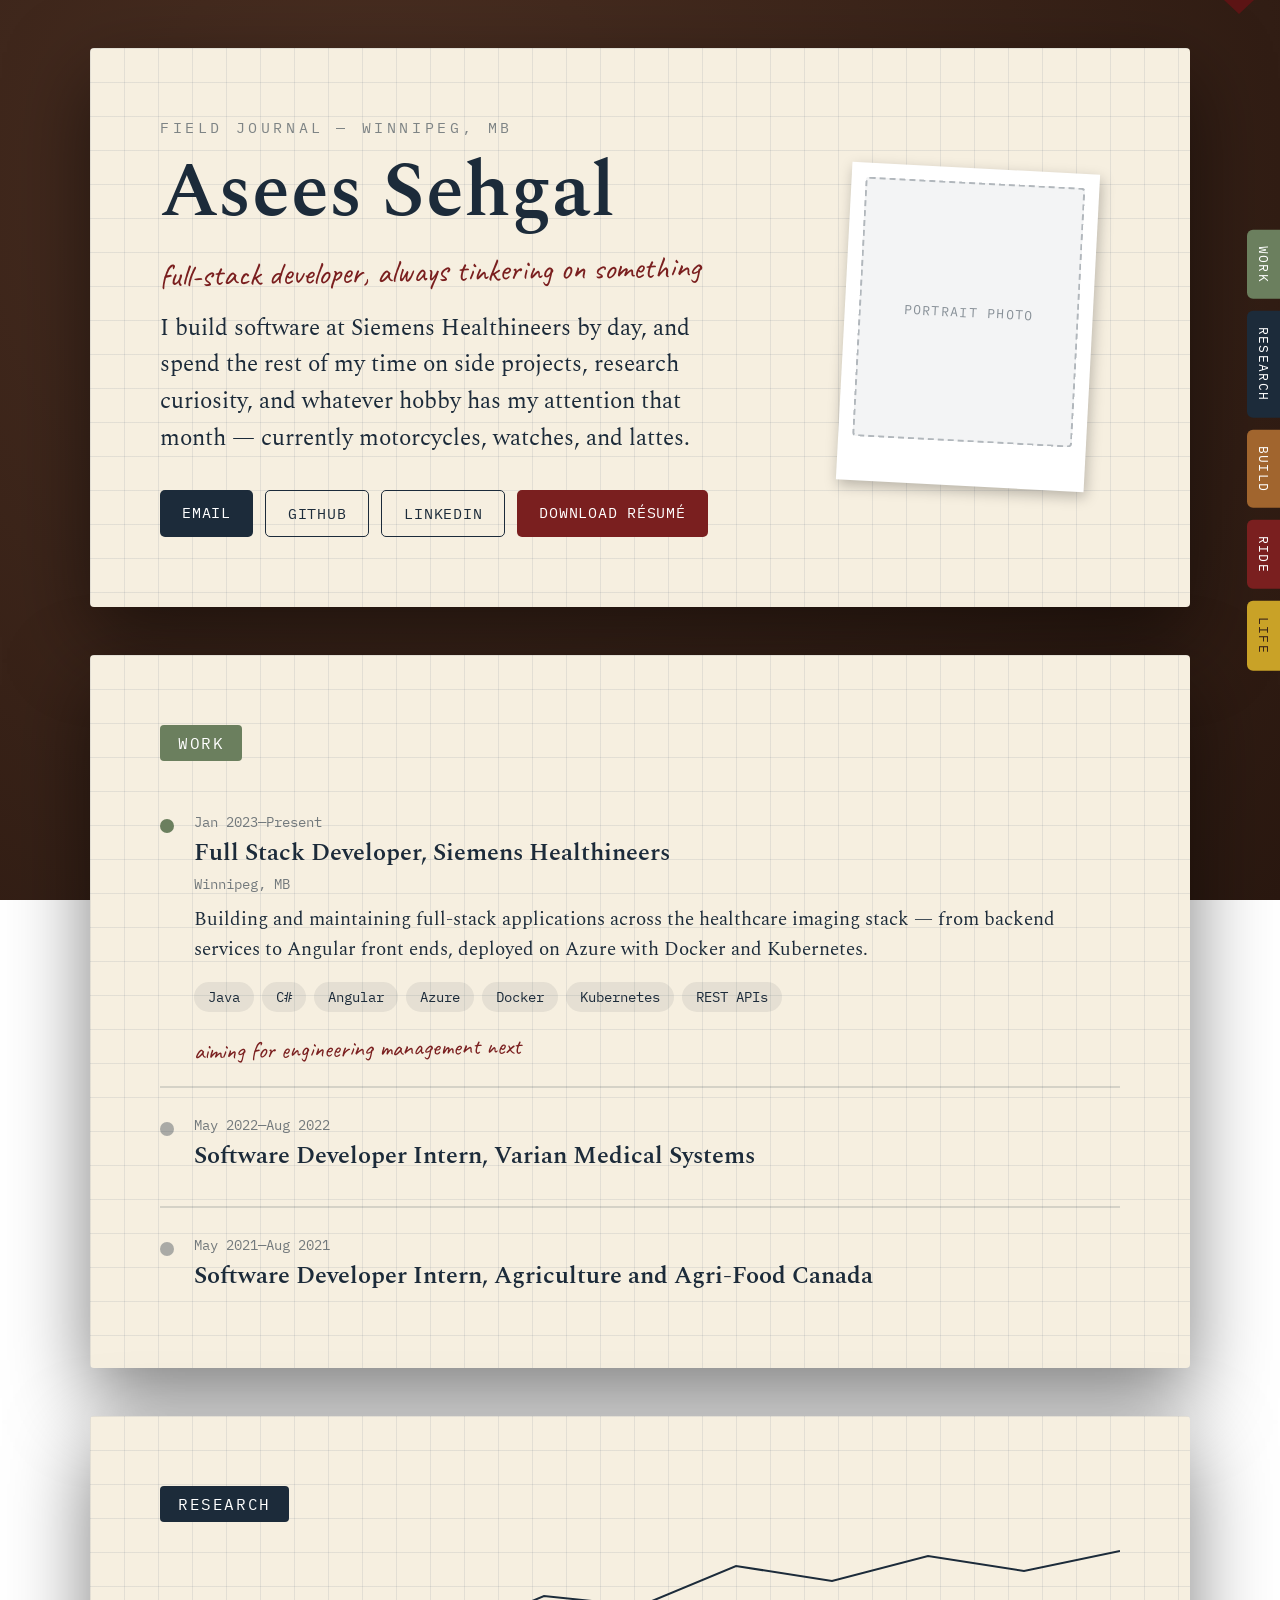
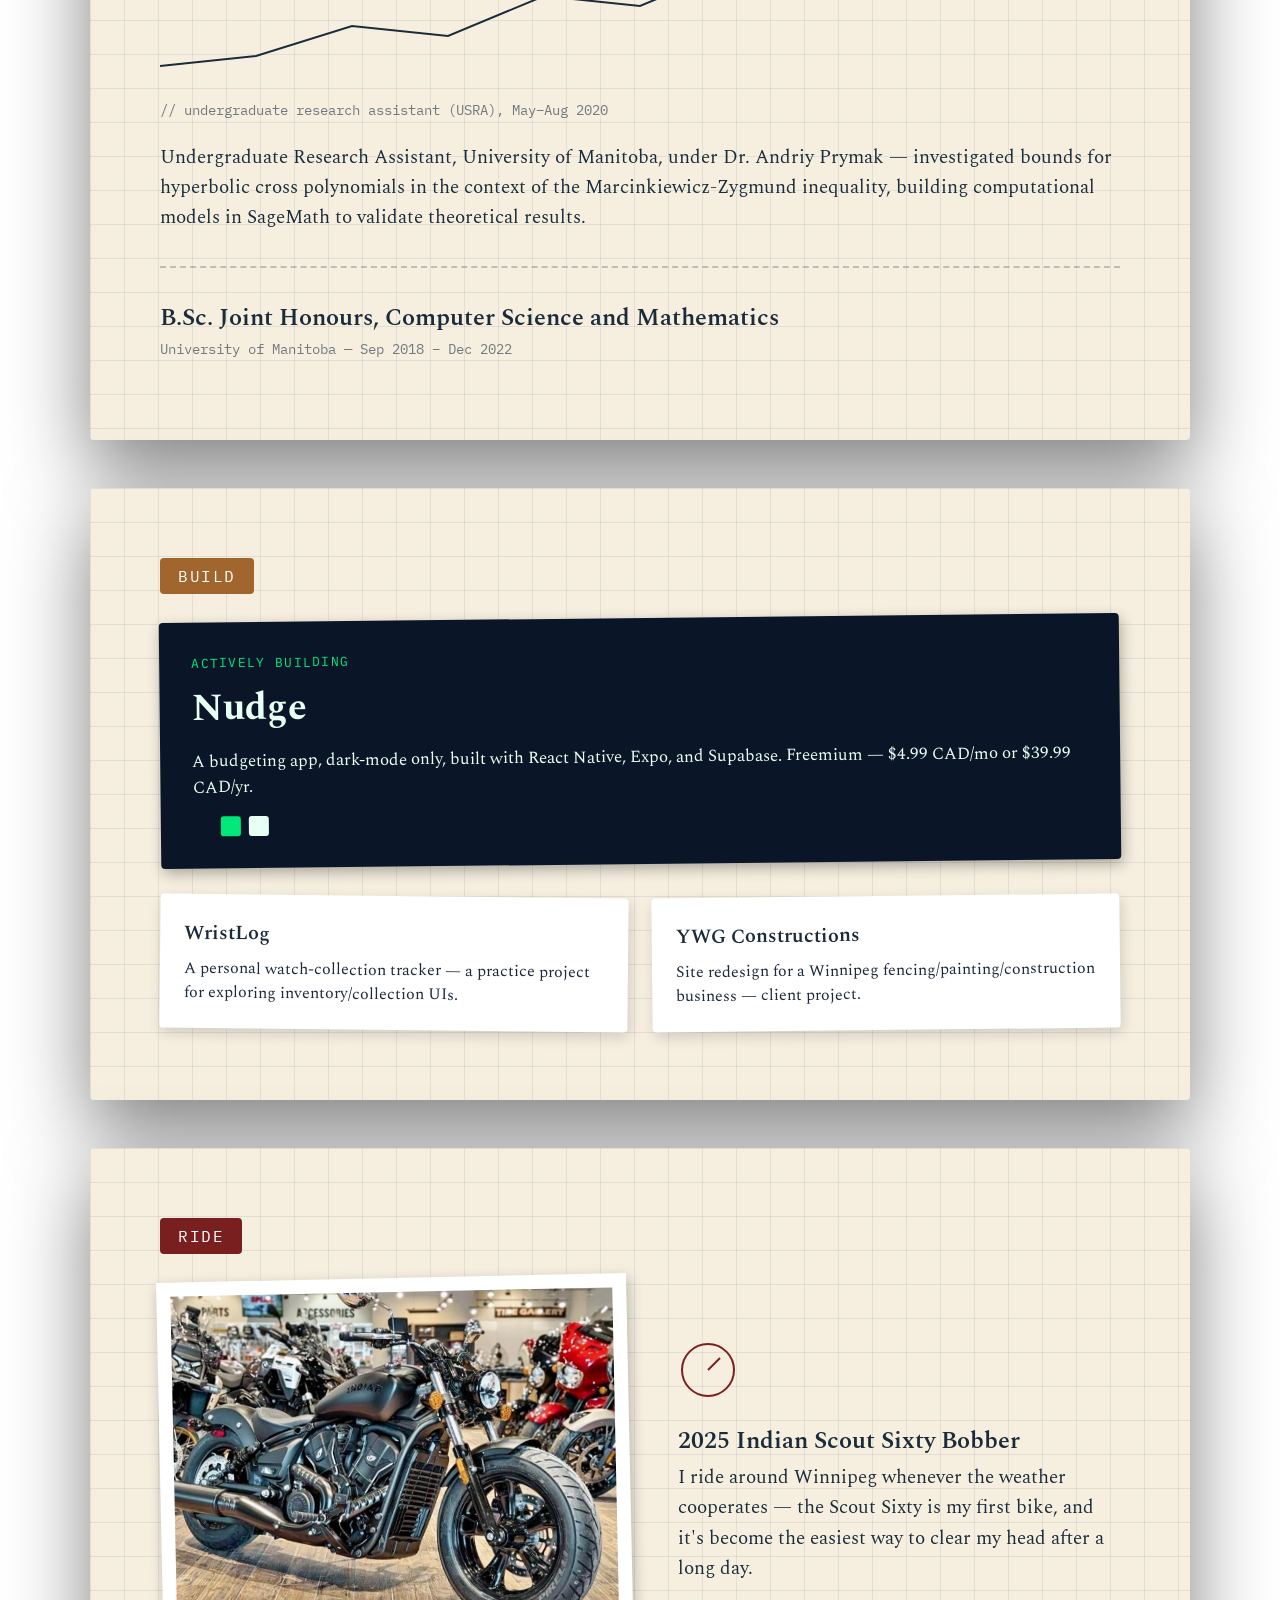
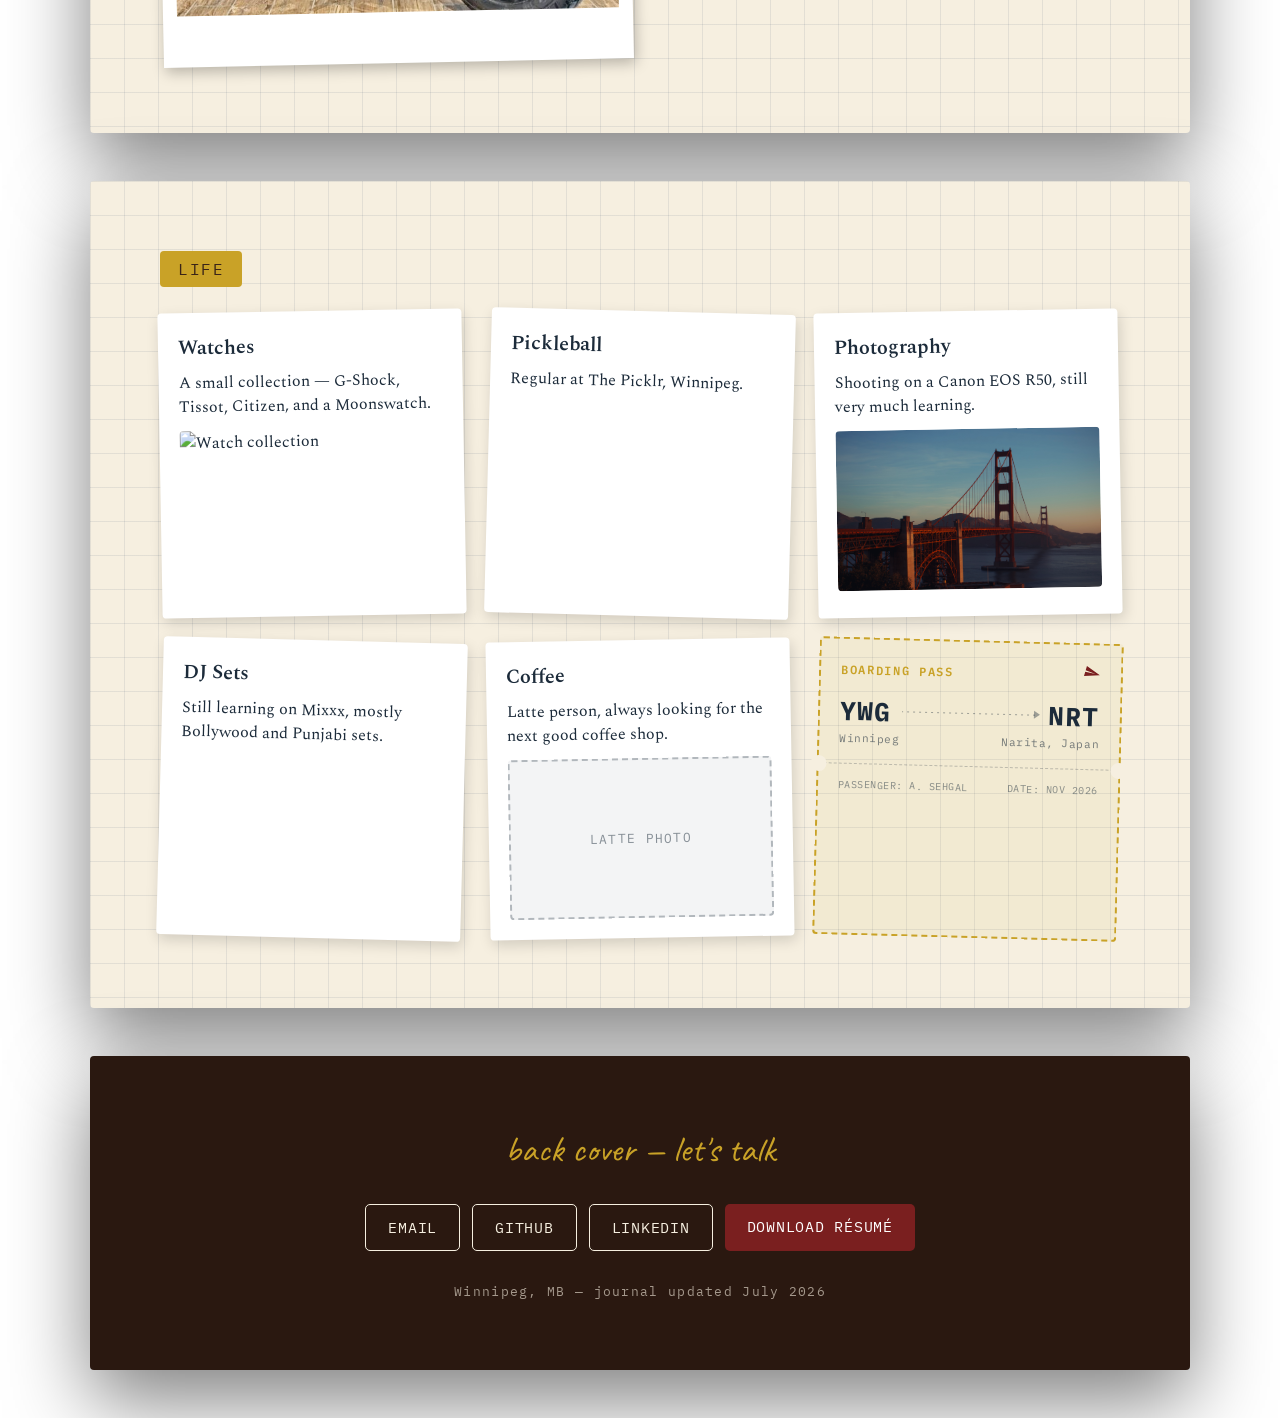
==== commit ee1fcc1d: "Add Indian Scout Sixty Bobber photo to Ride section Co-Authored-By: Claude Sonnet 4.6 <noreply@anthr" ====
--- a/index.html
+++ b/index.html
@@ -172,7 +172,7 @@
     <span class="eyebrow-chip eyebrow-chip--ride">RIDE</span>
     <div class="ride-grid">
       <div class="polaroid" style="transform: rotate(-1.2deg);">
-        <div class="image-slot" style="width:100%;height:320px;">MOTORCYCLE PHOTO</div>
+        <img src="assets/motorcycle.jpg" alt="2025 Indian Scout Sixty Bobber" style="width:100%;height:320px;object-fit:cover;">
       </div>
       <div class="ride-text">
         <svg width="60" height="60" viewBox="0 0 60 60" class="speedo-icon">
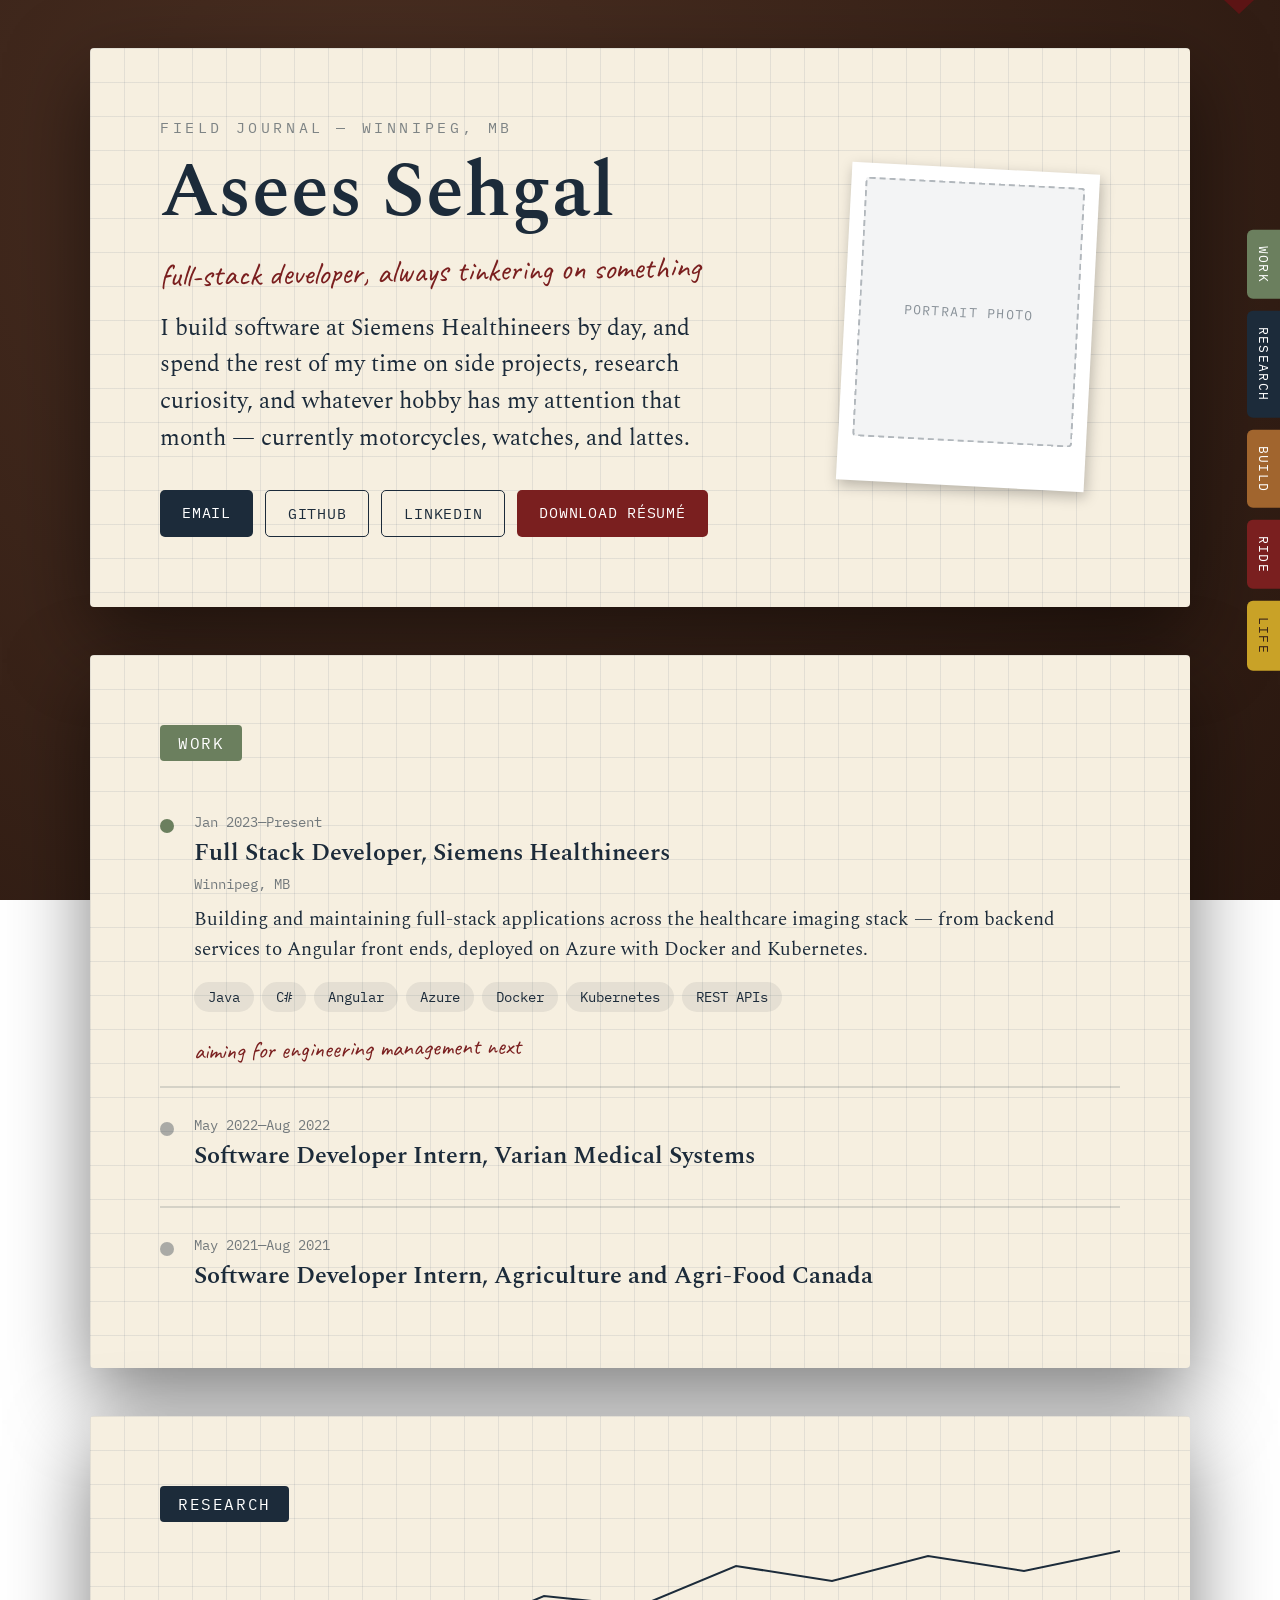
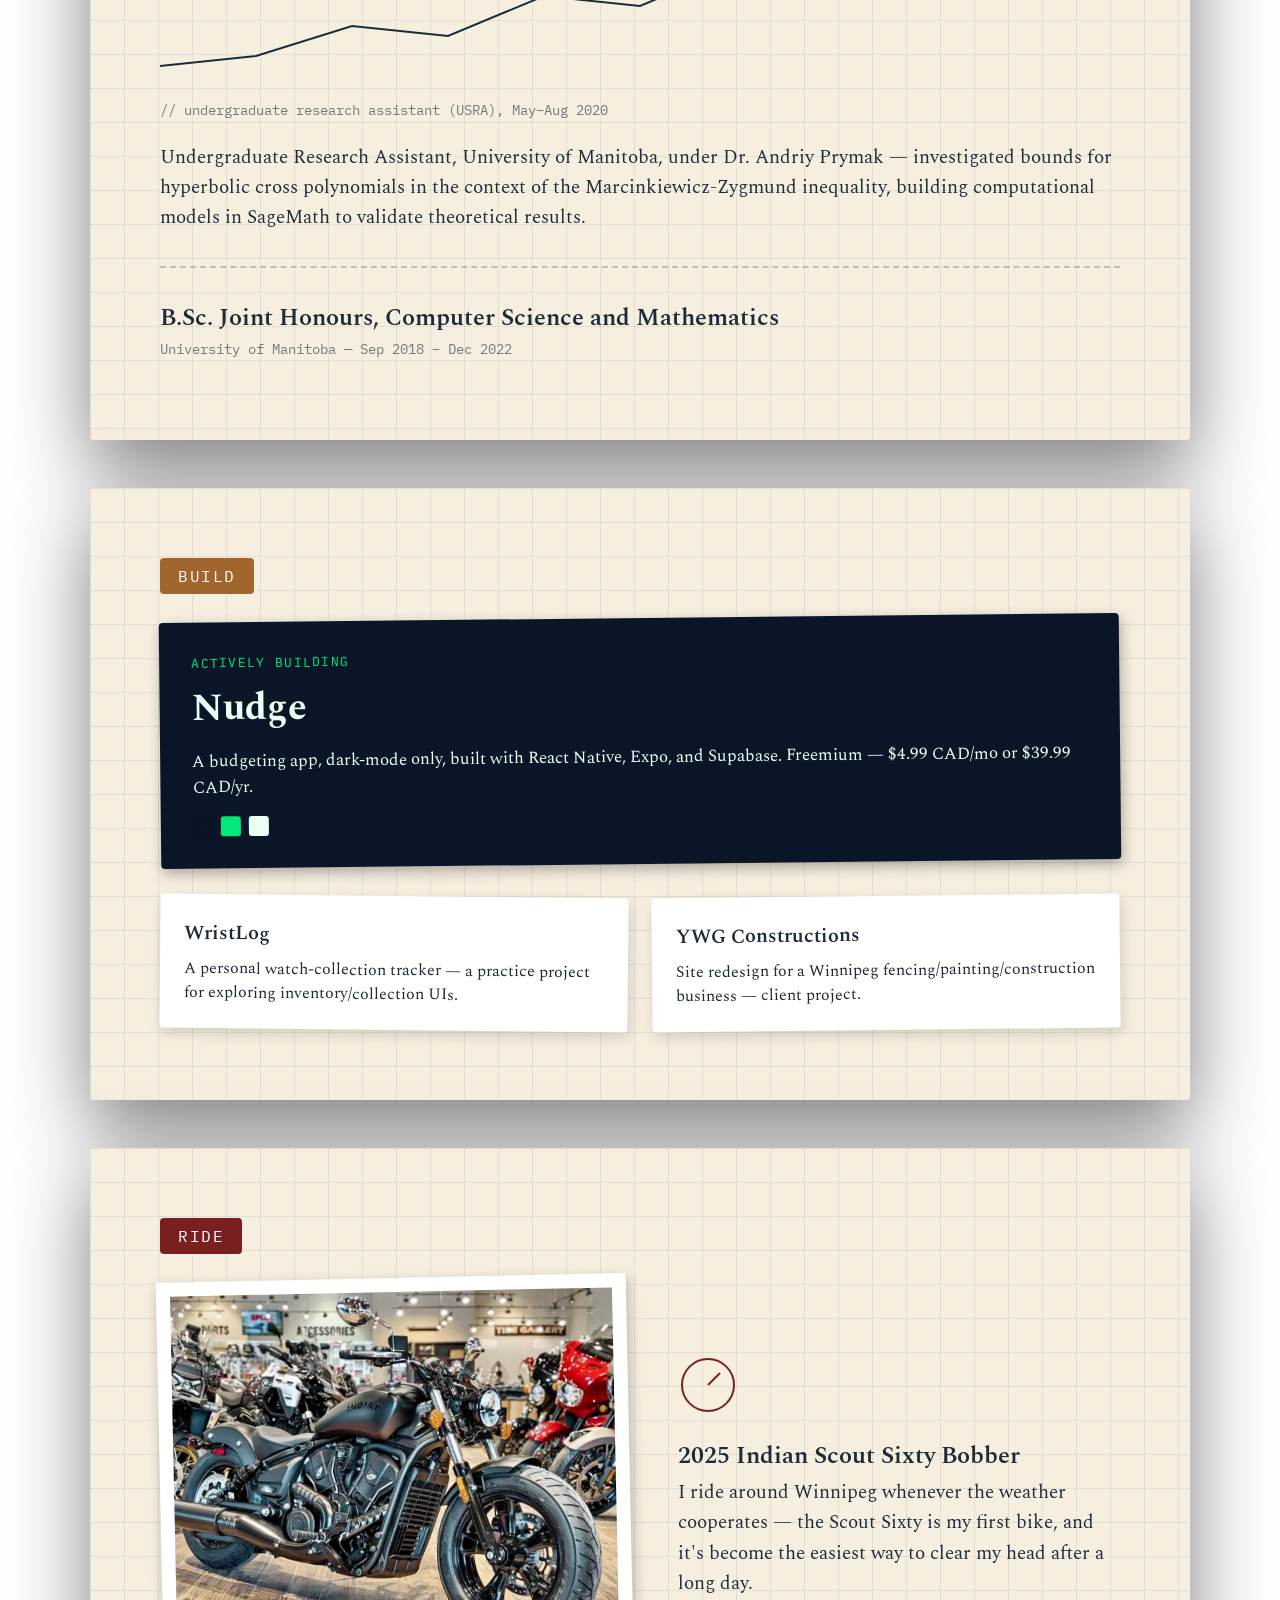
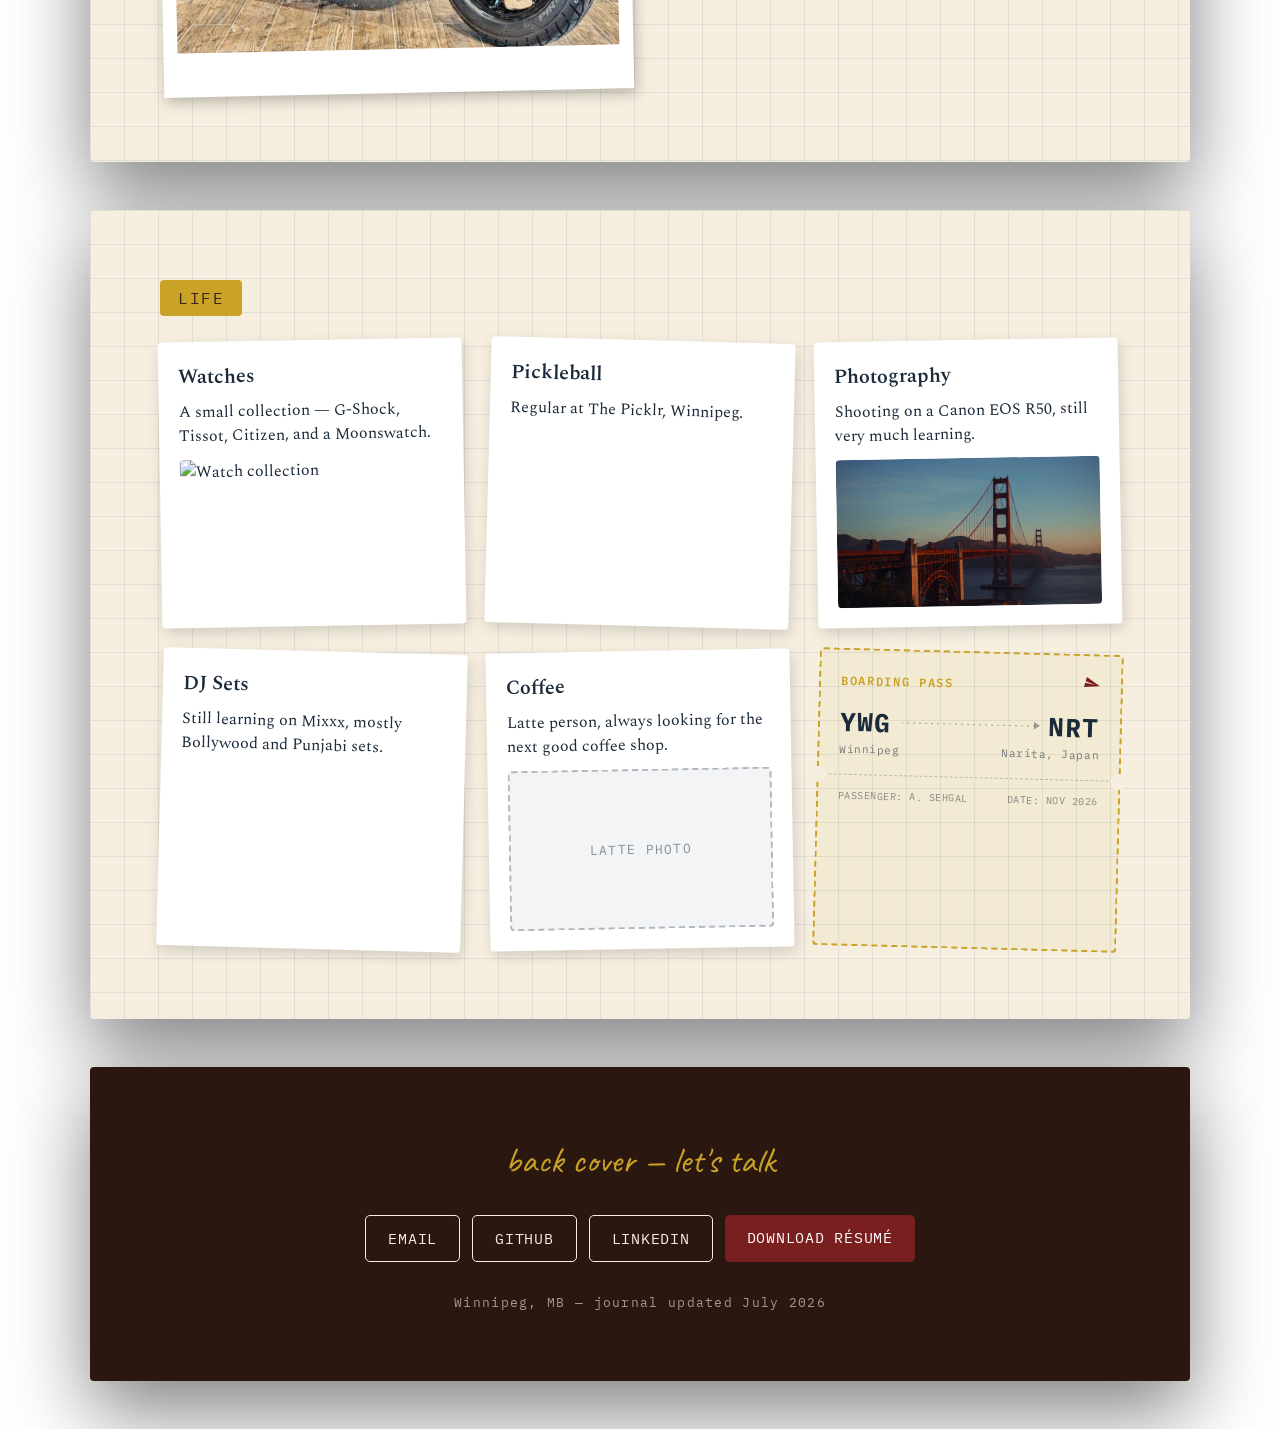
==== commit 2a98eb4b: "Display photos at natural aspect ratio, no cropping Co-Authored-By: Claude Sonnet 4.6 <noreply@anthr" ====
--- a/index.html
+++ b/index.html
@@ -172,7 +172,7 @@
     <span class="eyebrow-chip eyebrow-chip--ride">RIDE</span>
     <div class="ride-grid">
       <div class="polaroid" style="transform: rotate(-1.2deg);">
-        <img src="assets/motorcycle.jpg" alt="2025 Indian Scout Sixty Bobber" style="width:100%;height:320px;object-fit:cover;">
+        <img src="assets/motorcycle.jpg" alt="2025 Indian Scout Sixty Bobber" style="width:100%;height:auto;display:block;">
       </div>
       <div class="ride-text">
         <svg width="60" height="60" viewBox="0 0 60 60" class="speedo-icon">
@@ -191,7 +191,7 @@
       <div class="index-card">
         <h4 class="project-title">Watches</h4>
         <p class="project-desc">A small collection — G-Shock, Tissot, Citizen, and a Moonswatch.</p>
-        <img src="assets/watches.jpg" alt="Watch collection" style="width:100%;height:160px;margin-top:12px;object-fit:cover;border-radius:4px;">
+        <img src="assets/watches.jpg" alt="Watch collection" style="width:100%;height:auto;margin-top:12px;border-radius:4px;display:block;">
       </div>
       <div class="index-card">
         <h4 class="project-title">Pickleball</h4>
@@ -200,7 +200,7 @@
       <div class="index-card">
         <h4 class="project-title">Photography</h4>
         <p class="project-desc">Shooting on a Canon EOS R50, still very much learning.</p>
-        <img src="assets/photography.jpg" alt="Golden Gate Bridge at golden hour" style="width:100%;height:160px;margin-top:12px;object-fit:cover;border-radius:4px;">
+        <img src="assets/photography.jpg" alt="Golden Gate Bridge at golden hour" style="width:100%;height:auto;margin-top:12px;border-radius:4px;display:block;">
       </div>
       <div class="index-card">
         <h4 class="project-title">DJ Sets</h4>
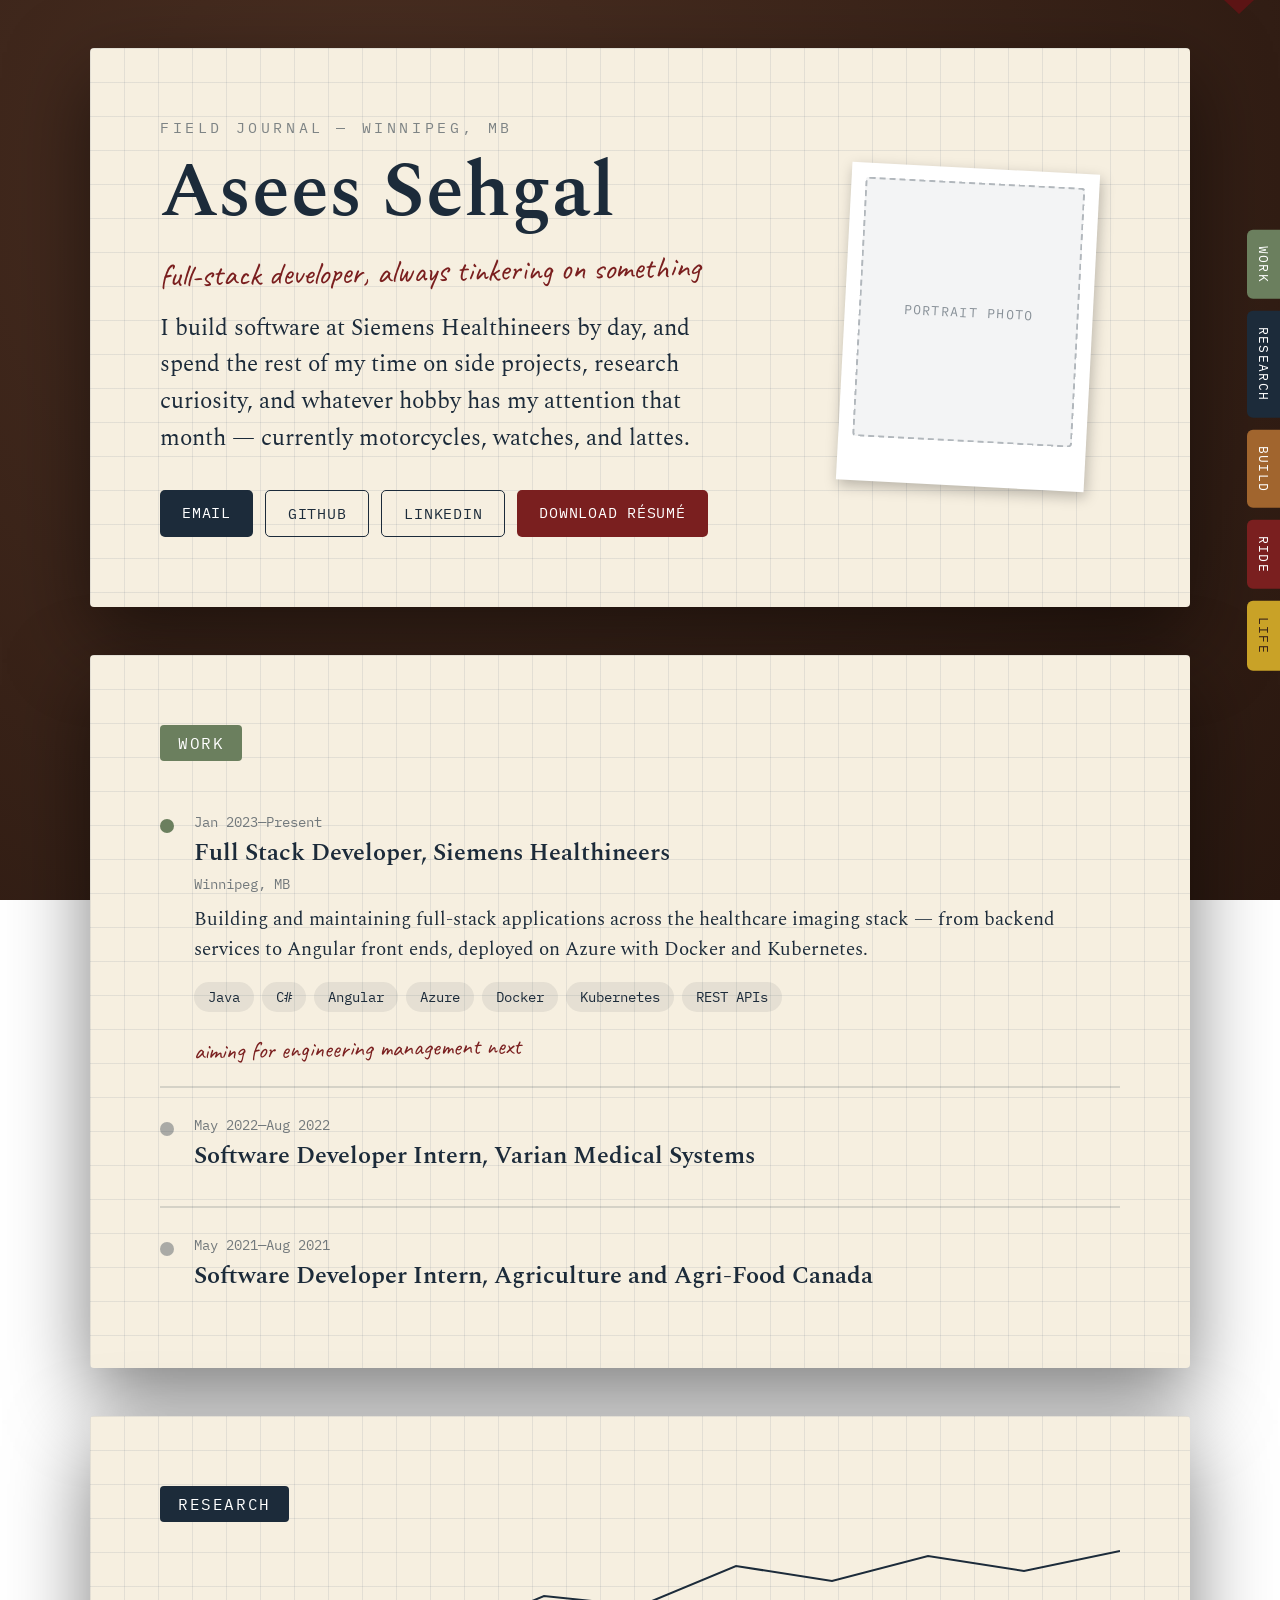
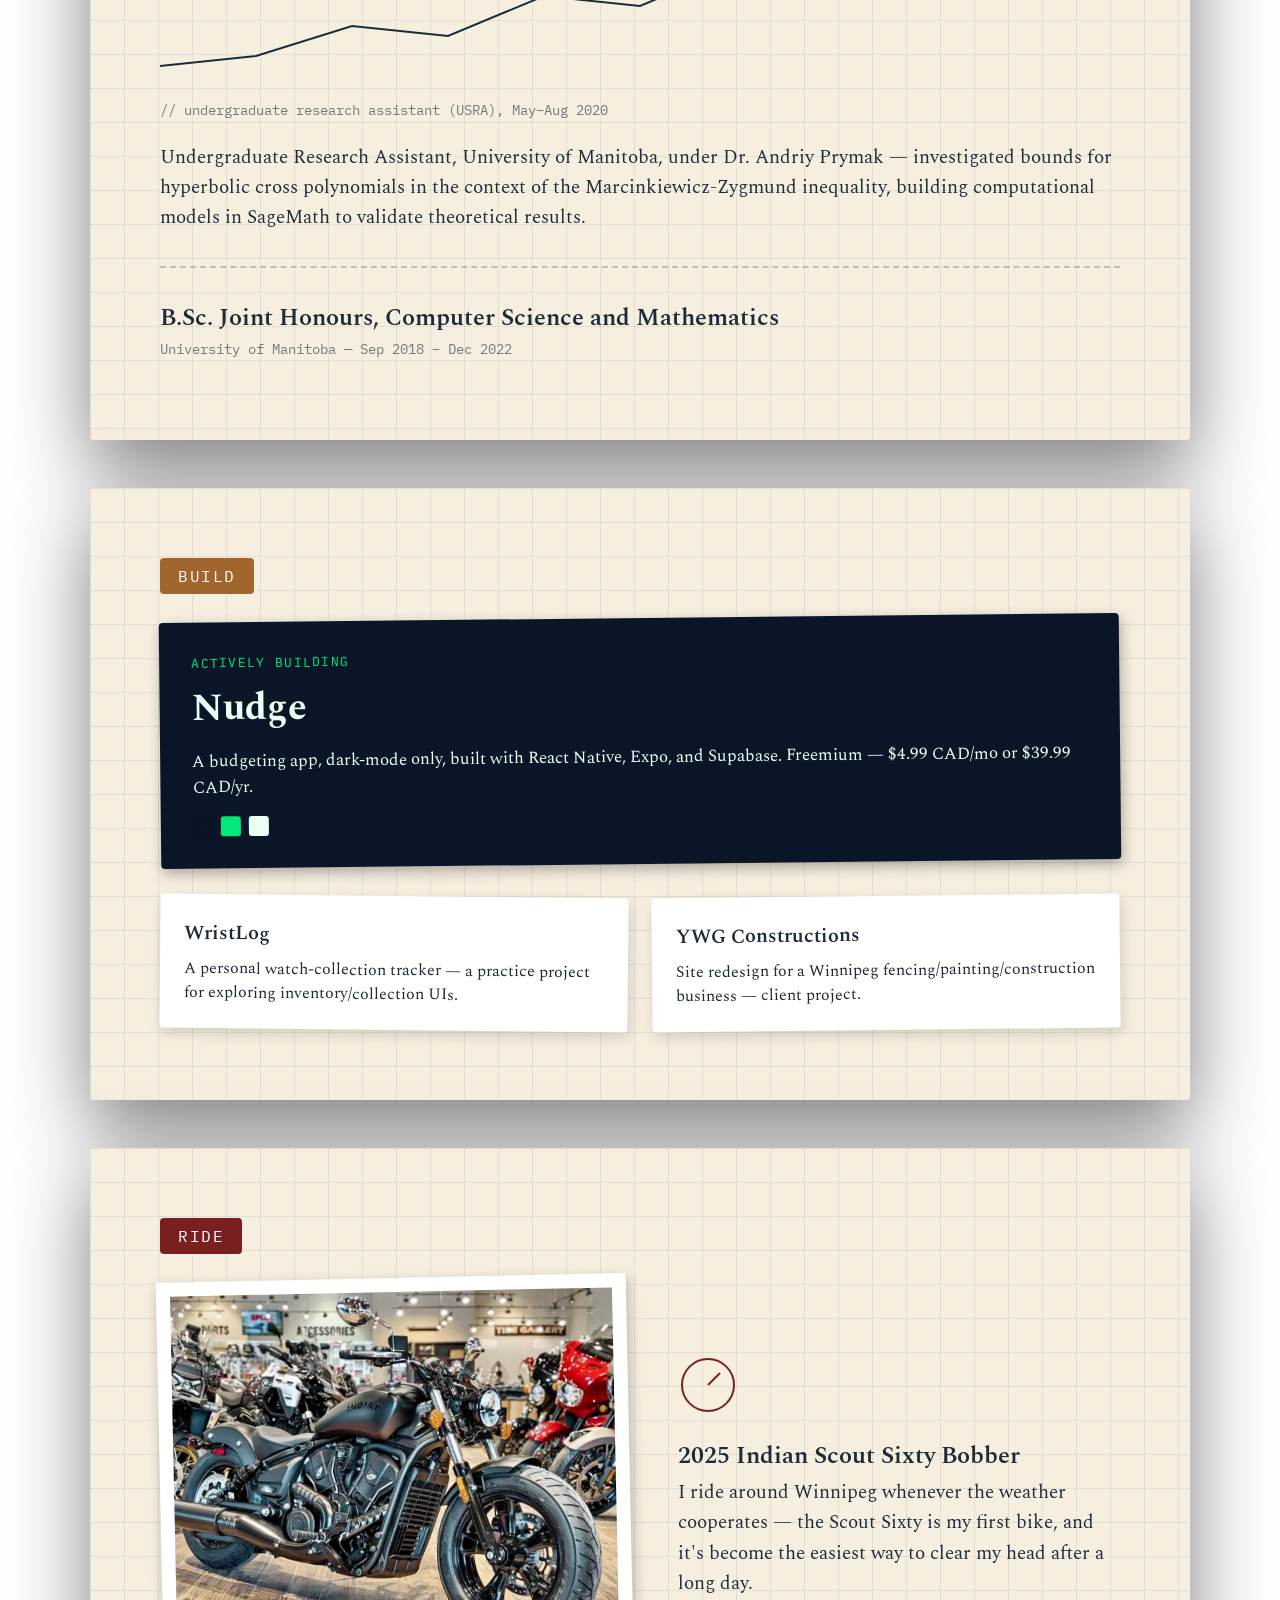
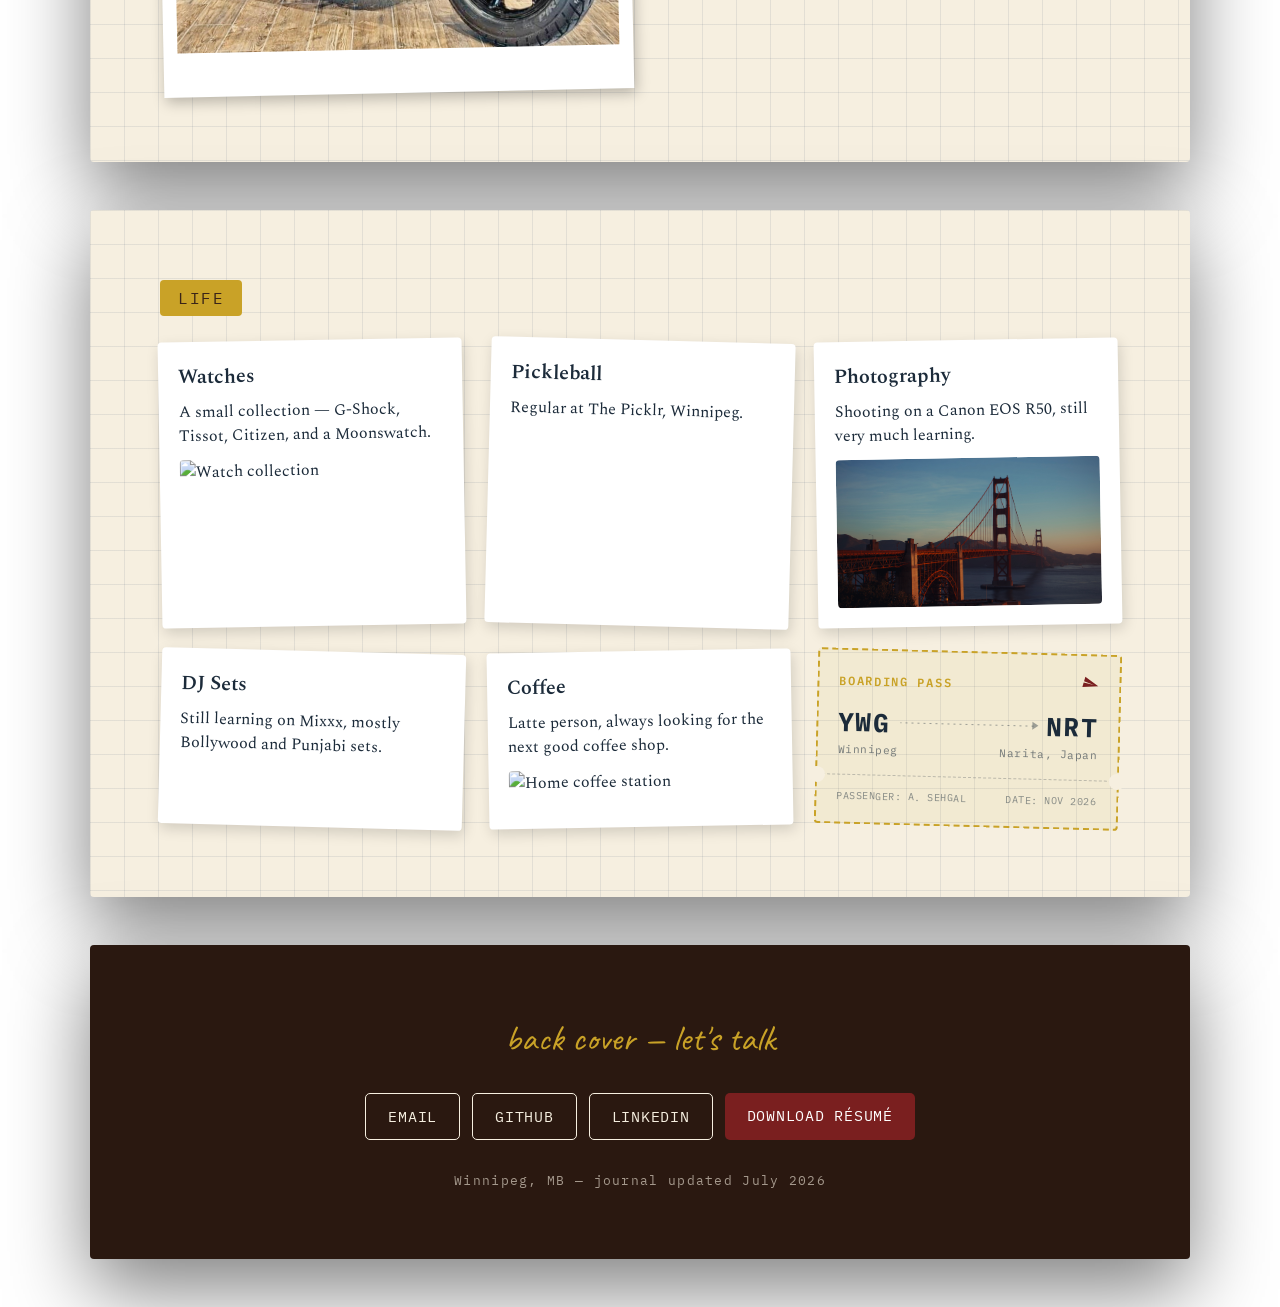
==== commit bb8fefc0: "Add home coffee station photo to Life section Co-Authored-By: Claude Sonnet 4.6 <noreply@anthropic.c" ====
--- a/index.html
+++ b/index.html
@@ -209,7 +209,7 @@
       <div class="index-card">
         <h4 class="project-title">Coffee</h4>
         <p class="project-desc">Latte person, always looking for the next good coffee shop.</p>
-        <div class="image-slot" style="width:100%;height:160px;margin-top:12px;">LATTE PHOTO</div>
+        <img src="assets/coffee.jpg" alt="Home coffee station" style="width:100%;height:auto;margin-top:12px;border-radius:4px;display:block;">
       </div>
       <div class="index-card ticket-stub">
         <div class="ticket-row">
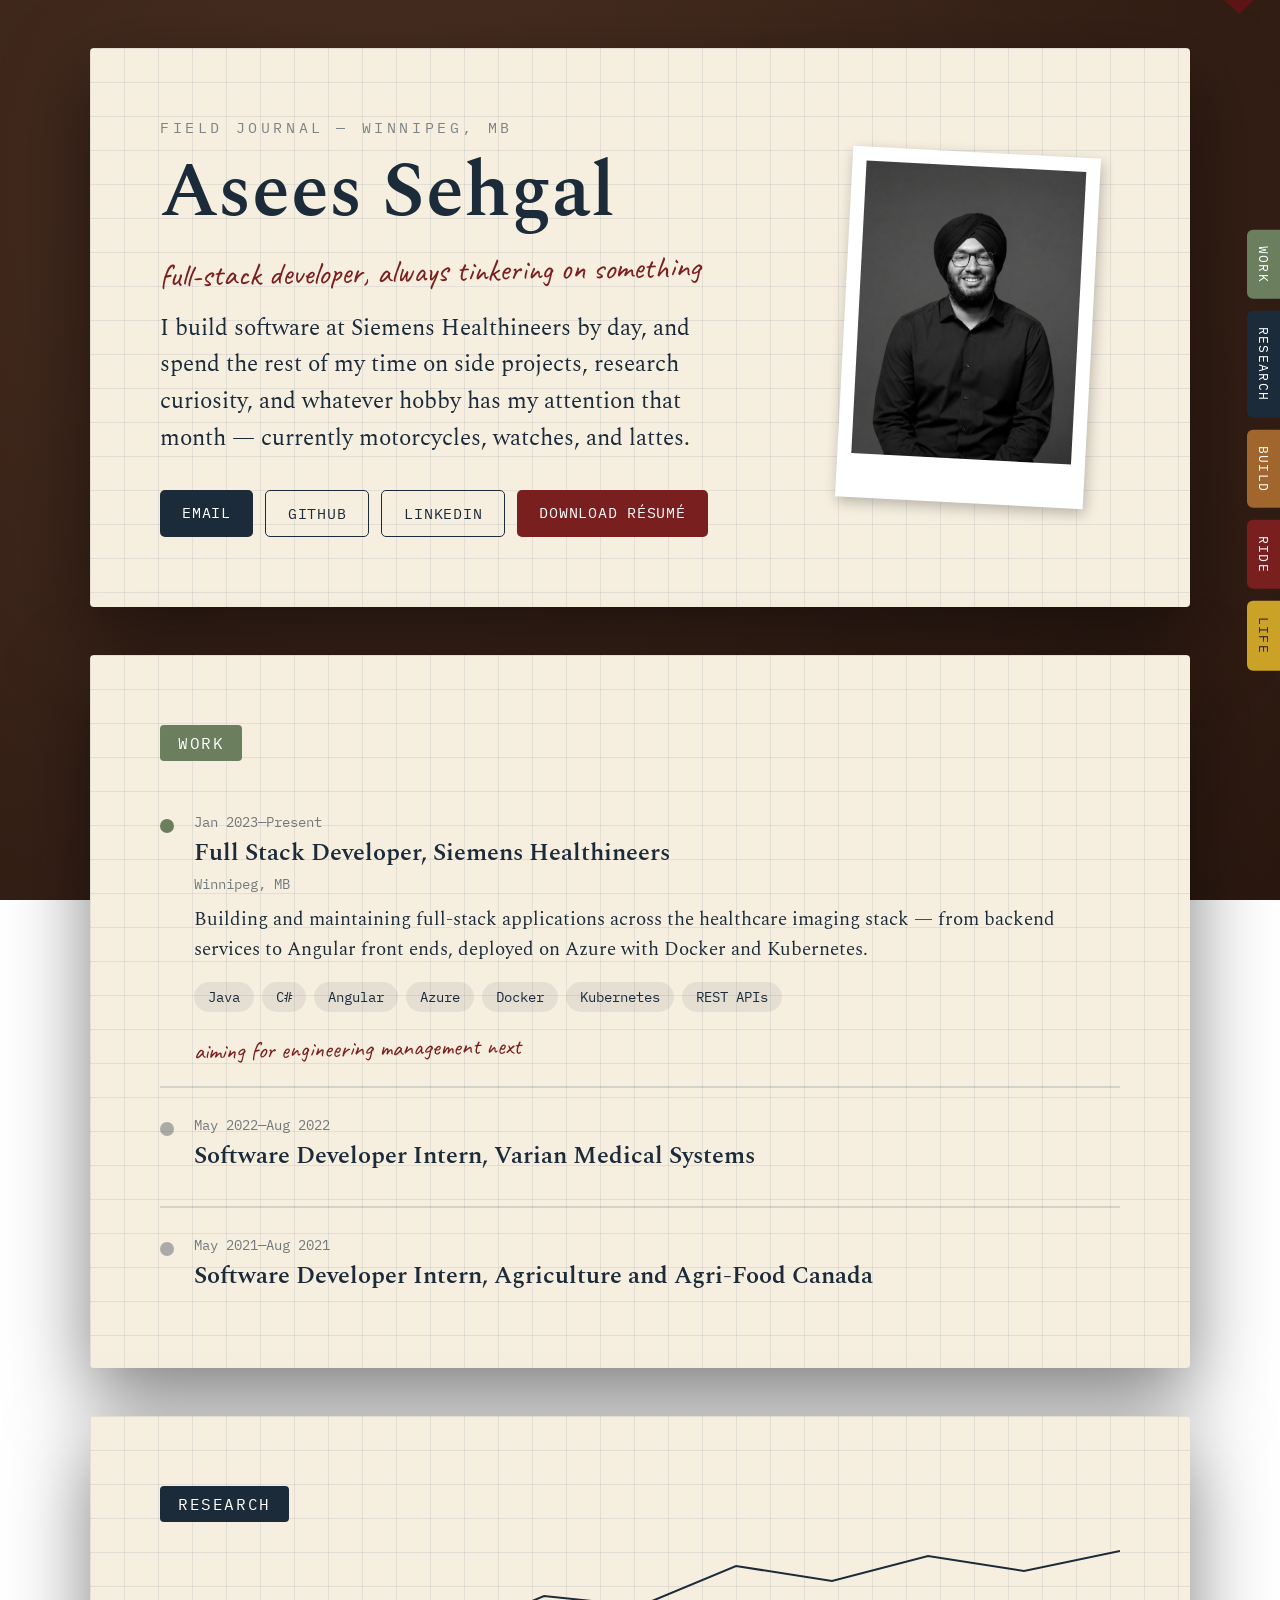
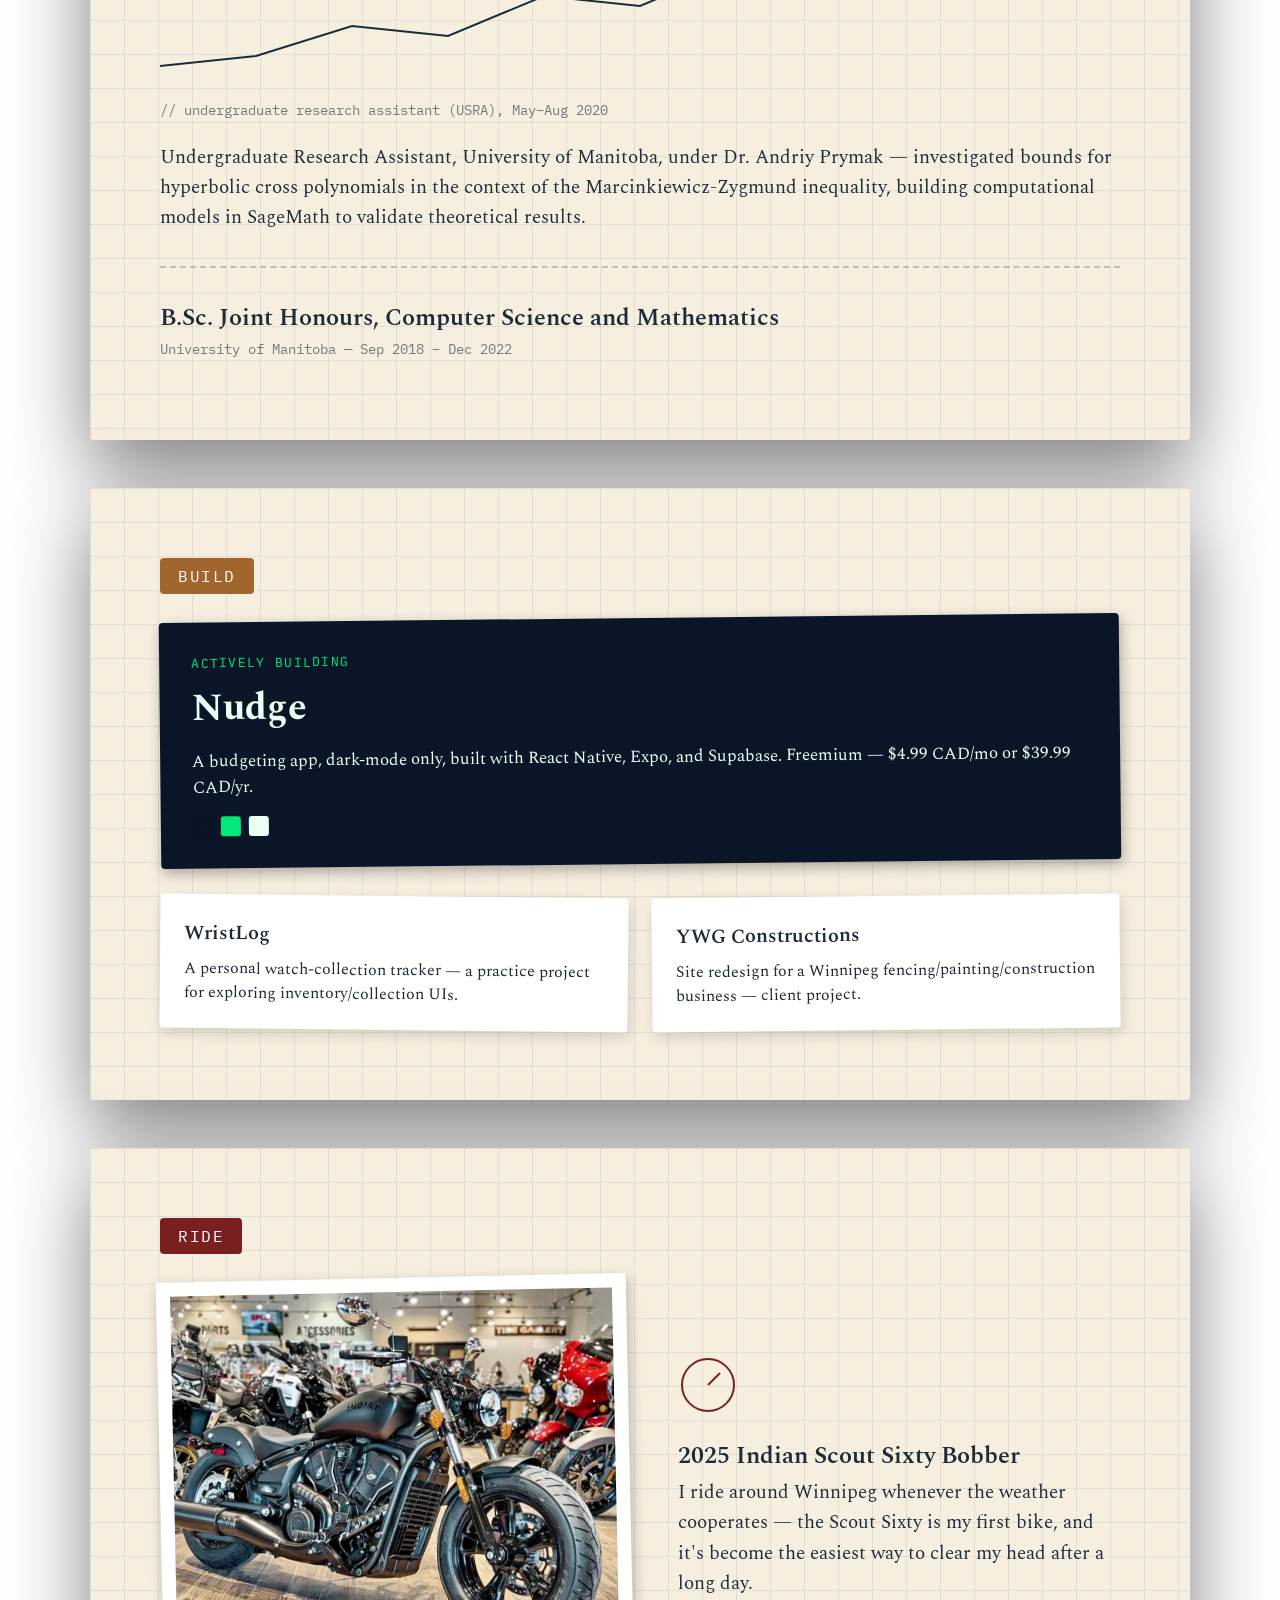
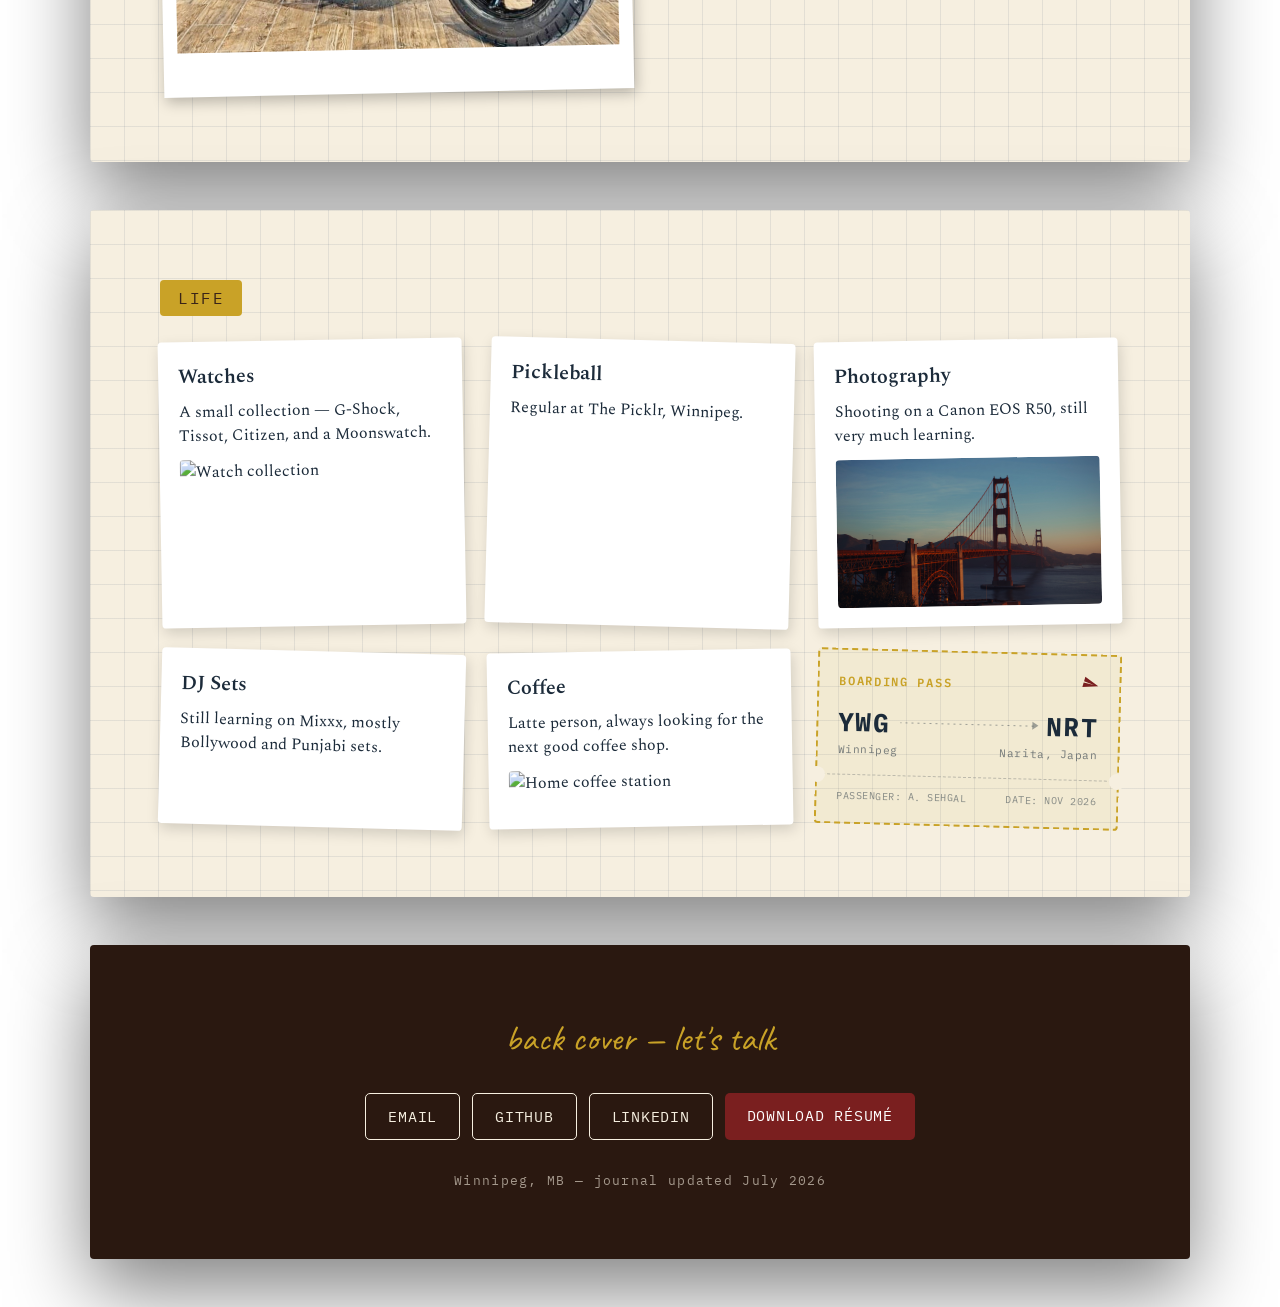
==== commit d950d82a: "Add personal headshot to cover polaroid Co-Authored-By: Claude Sonnet 4.6 <noreply@anthropic.com> Cl" ====
--- a/index.html
+++ b/index.html
@@ -81,7 +81,7 @@
       </div>
       <div class="cover-photo">
         <div class="polaroid">
-          <div class="image-slot" style="width:220px;height:260px;">PORTRAIT PHOTO</div>
+          <img src="assets/portrait.png" alt="Asees Sehgal" style="width:220px;height:auto;display:block;">
         </div>
       </div>
     </div>
